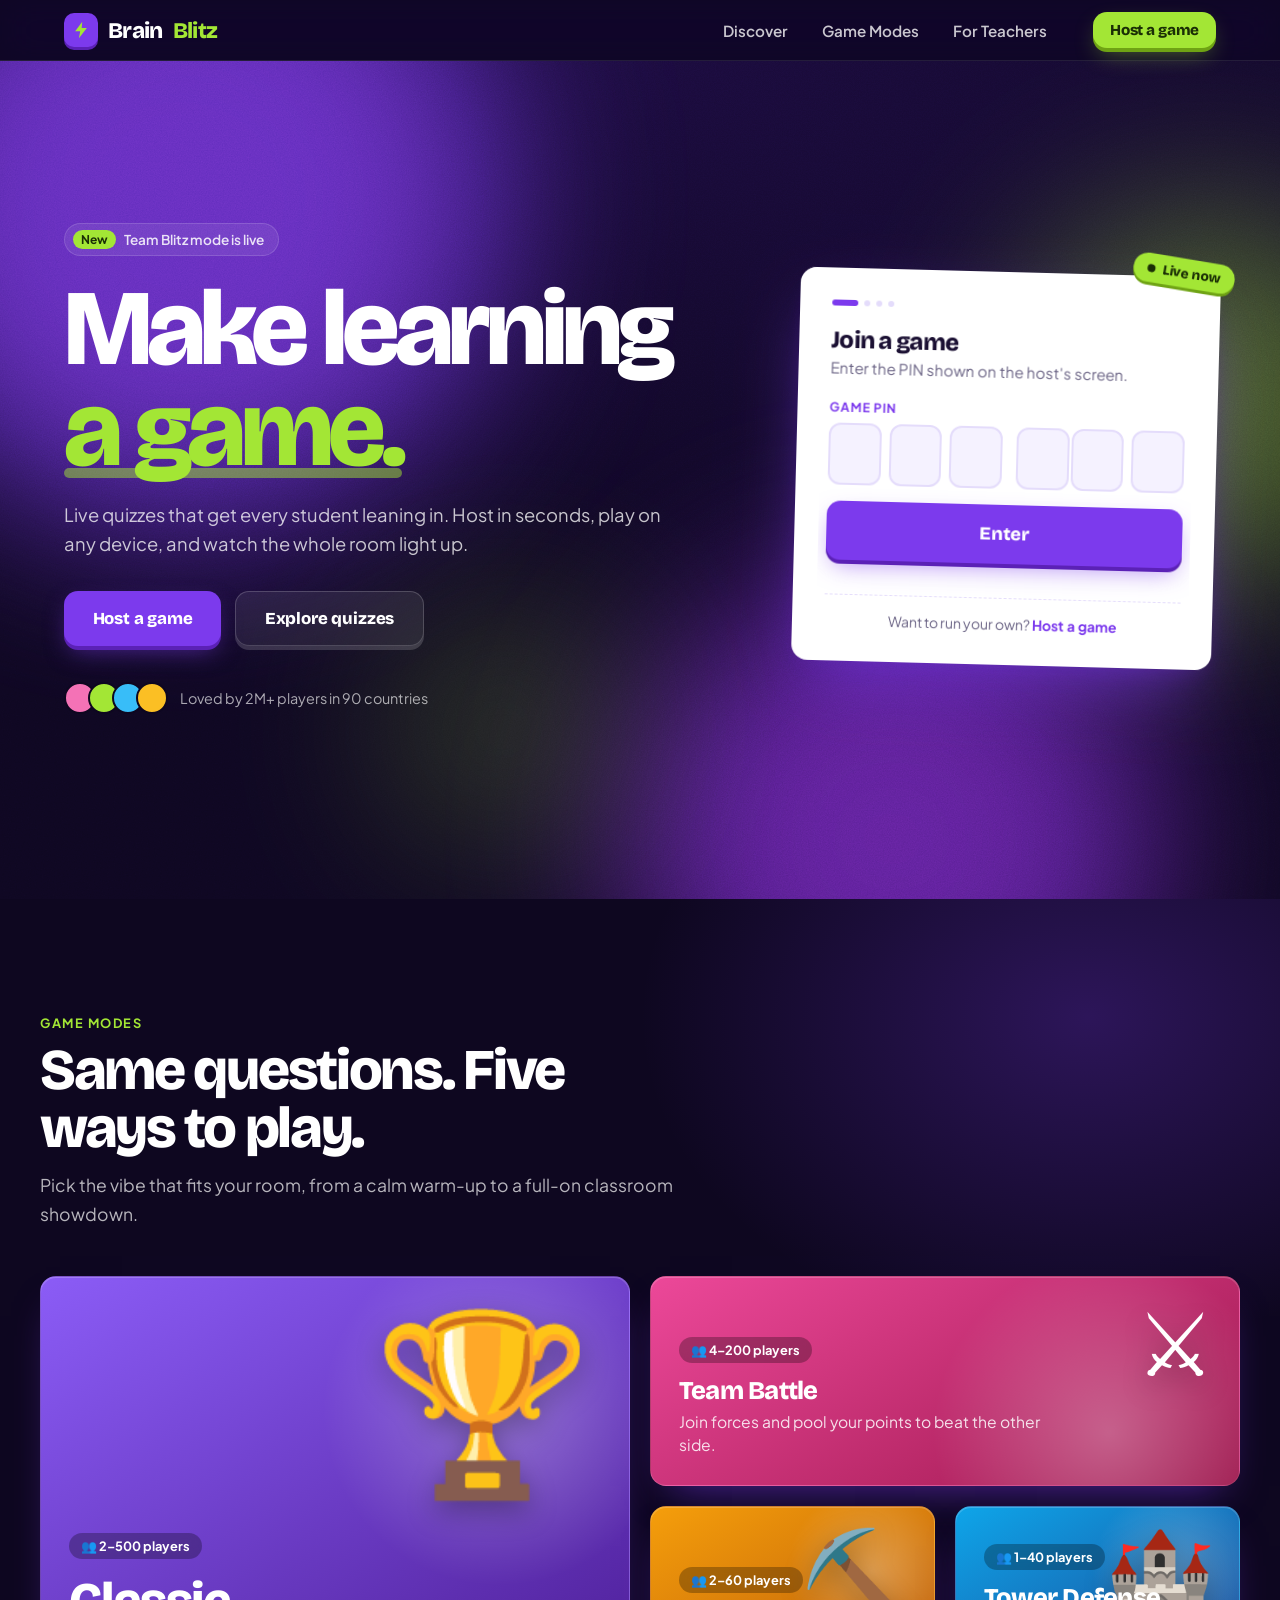
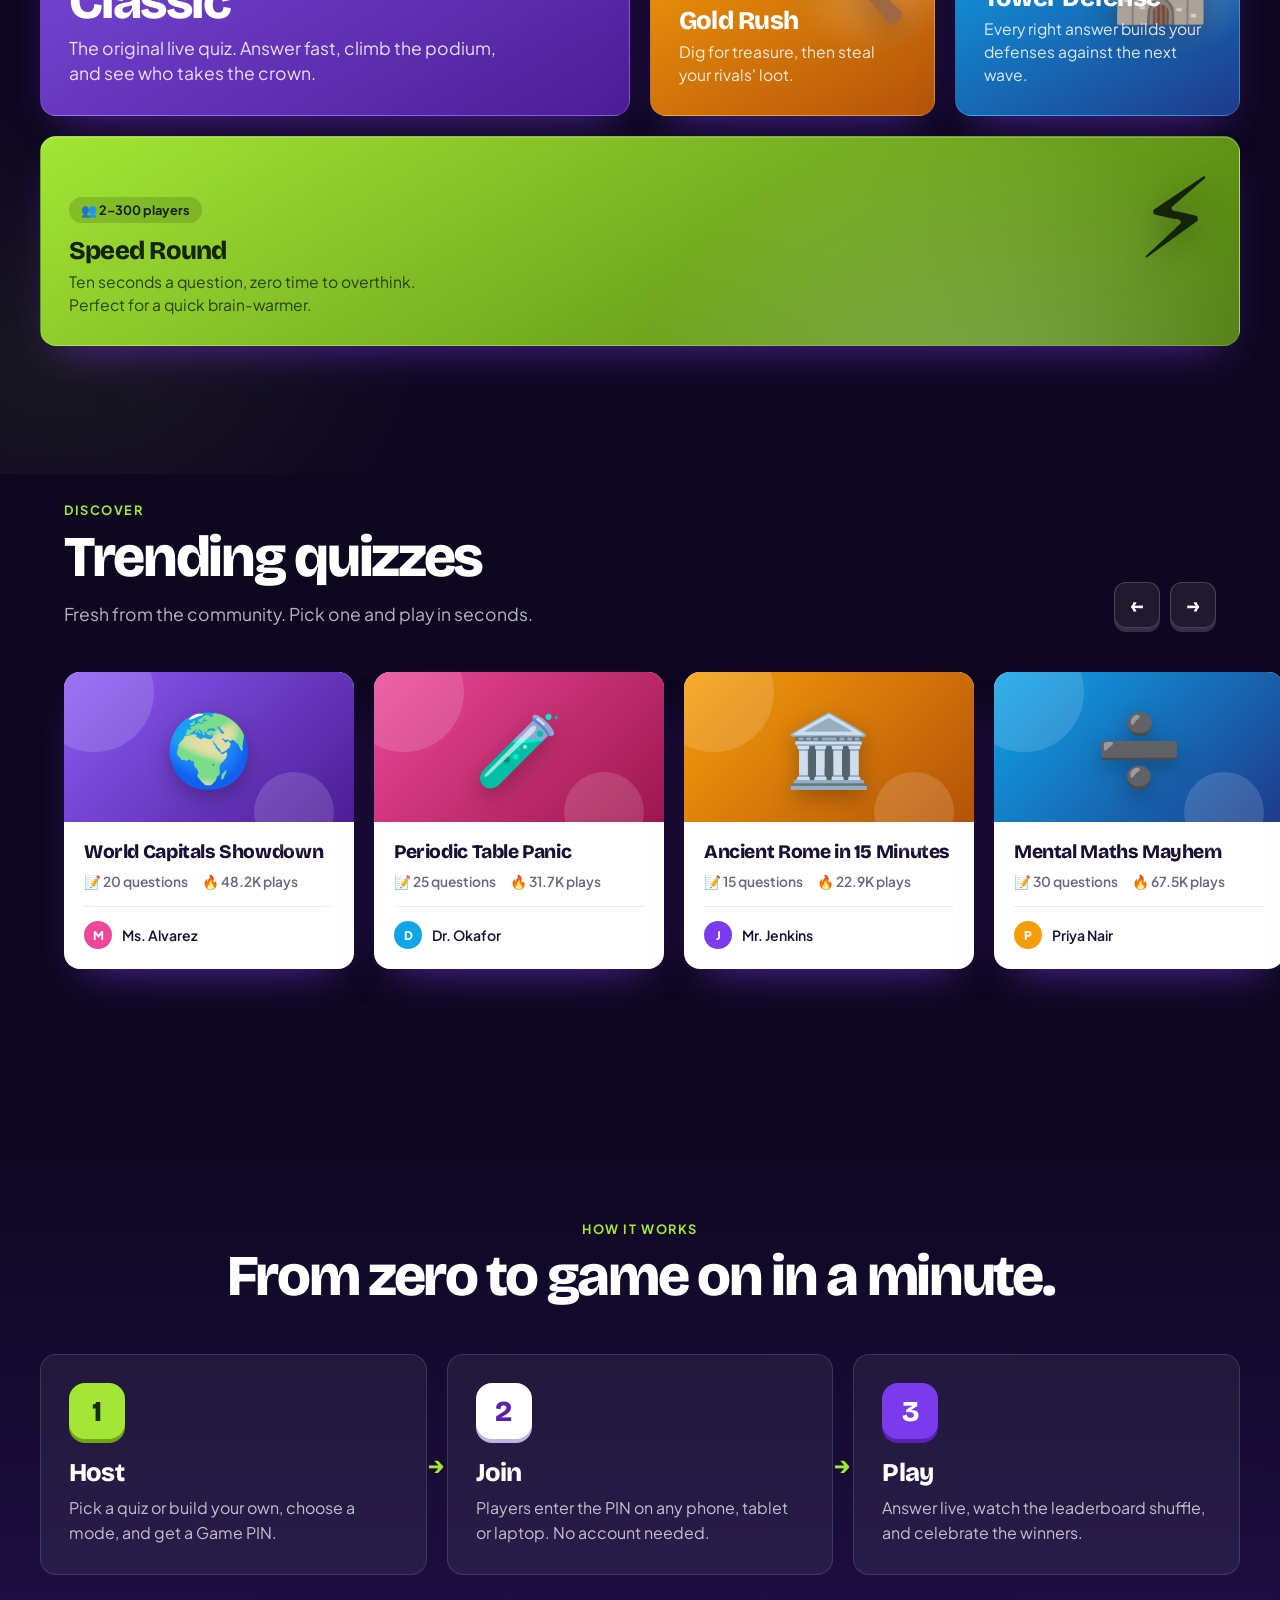
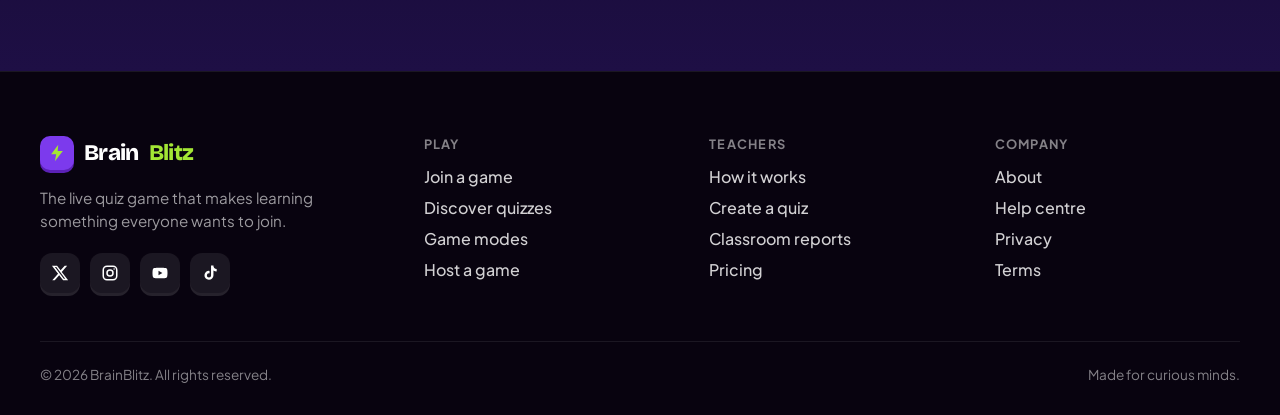
==== index.html @ 7e9c73be "blitz" ====
<!doctype html>
<html lang="en">
<head>
<meta charset="utf-8">
<meta name="viewport" content="width=device-width, initial-scale=1">
<title>BrainBlitz – Make learning a game</title>
<meta name="description" content="BrainBlitz is the live quiz game that makes learning fun. Join with a Game PIN or host your own in seconds.">
<link rel="preconnect" href="https://fonts.googleapis.com">
<link rel="preconnect" href="https://fonts.gstatic.com" crossorigin>
<link href="https://fonts.googleapis.com/css2?family=Bricolage+Grotesque:opsz,wght@12..96,600;12..96,800&family=Plus+Jakarta+Sans:wght@400;500;600;700&display=swap" rel="stylesheet">
<style>
  :root {
    --violet: #7C3AED;
    --violet-edge: #5B21B6;
    --violet-soft: #A78BFA;
    --lime: #A3E635;
    --lime-edge: #6FA314;
    --night: #0E0720;
    --night-2: #1A0B3B;
    --ink: #1B1033;
    --muted: #6B6485;
    --card: #ffffff;
    --spring: cubic-bezier(.34, 1.56, .64, 1);
    --radius: 16px;
  }
  *, *::before, *::after { box-sizing: border-box; }
  html { scroll-behavior: smooth; }
  body {
    margin: 0;
    font-family: "Plus Jakarta Sans", system-ui, sans-serif;
    color: #fff;
    background: var(--night);
    -webkit-font-smoothing: antialiased;
  }
  h1, h2, .logo, .btn { font-family: "Bricolage Grotesque", "Plus Jakarta Sans", sans-serif; }
  a { color: inherit; text-decoration: none; }
  :focus-visible { outline: 3px solid var(--lime); outline-offset: 3px; border-radius: 10px; }

  /* ---------- 3D buttons ---------- */
  .btn {
    --face: var(--violet);
    --edge: var(--violet-edge);
    --text: #fff;
    display: inline-flex; align-items: center; justify-content: center; gap: .5ch;
    padding: .8em 1.4em;
    font-weight: 800; font-size: 1rem; letter-spacing: -.01em;
    color: var(--text);
    background: var(--face);
    border: 0; border-radius: 14px;
    box-shadow: 0 4px 0 var(--edge), 0 10px 24px -6px rgba(124, 58, 237, .55);
    cursor: pointer;
    transition: transform .35s var(--spring), box-shadow .2s ease, filter .2s ease;
  }
  .btn:hover { transform: translateY(-3px) scale(1.04); filter: brightness(1.08); box-shadow: 0 7px 0 var(--edge), 0 16px 28px -6px rgba(124, 58, 237, .6); }
  .btn:active { transform: translateY(4px) scale(.99); box-shadow: 0 0 0 var(--edge), 0 2px 8px -2px rgba(124, 58, 237, .5); transition-duration: .08s; }
  .btn-lime { --face: var(--lime); --edge: var(--lime-edge); --text: #1A2E05; box-shadow: 0 4px 0 var(--edge), 0 10px 24px -6px rgba(163, 230, 53, .45); }
  .btn-lime:hover { box-shadow: 0 7px 0 var(--edge), 0 16px 28px -6px rgba(163, 230, 53, .5); }
  .btn-lime:active { box-shadow: 0 0 0 var(--edge), 0 2px 8px -2px rgba(163, 230, 53, .4); }
  .btn-ghost {
    --face: rgba(255,255,255,.08); --edge: rgba(255,255,255,.16);
    box-shadow: 0 4px 0 var(--edge); border: 1px solid rgba(255,255,255,.18);
  }
  .btn-ghost:hover { box-shadow: 0 7px 0 var(--edge); }
  .btn-ghost:active { box-shadow: 0 0 0 var(--edge); }

  /* ---------- Nav ---------- */
  .nav {
    position: sticky; top: 0; z-index: 50;
    background: rgba(18, 8, 40, .55);
    -webkit-backdrop-filter: blur(18px) saturate(160%);
    backdrop-filter: blur(18px) saturate(160%);
    border-bottom: 1px solid rgba(255,255,255,.09);
  }
  .nav-inner {
    max-width: 1200px; margin: 0 auto; padding: 12px 24px;
    display: flex; align-items: center; gap: 32px;
  }
  .logo { display: flex; align-items: center; gap: 10px; font-weight: 800; font-size: 1.4rem; letter-spacing: -.03em; transition: transform .35s var(--spring); }
  .logo:hover { transform: scale(1.05) rotate(-2deg); }
  .logo-mark {
    width: 34px; height: 34px; border-radius: 10px; display: grid; place-items: center;
    background: var(--violet); box-shadow: 0 3px 0 var(--violet-edge);
  }
  .logo-mark svg { width: 20px; height: 20px; }
  .logo b { color: var(--lime); font-weight: 800; }
  .nav-links { display: flex; gap: 6px; margin-left: auto; }
  .nav-links a {
    padding: 8px 14px; border-radius: 10px; font-weight: 600; font-size: .95rem; color: rgba(255,255,255,.78);
    transition: transform .35s var(--spring), background .2s, color .2s;
  }
  .nav-links a:hover { color: #fff; background: rgba(255,255,255,.1); transform: translateY(-2px) scale(1.05); }
  .nav .btn { padding: .6em 1.1em; font-size: .95rem; }

  /* ---------- Hero ---------- */
  .hero {
    position: relative; isolation: isolate; overflow: hidden;
    min-height: calc(100vh - 62px); min-height: calc(100svh - 62px);
    display: grid; align-items: center;
    background: radial-gradient(120% 90% at 50% 0%, var(--night-2) 0%, var(--night) 70%);
  }
  .blob { position: absolute; z-index: -2; border-radius: 50%; filter: blur(90px); opacity: .75; animation: drift 18s ease-in-out infinite alternate; }
  .blob.v1 { width: 640px; height: 640px; background: var(--violet); top: -180px; left: -140px; }
  .blob.v2 { width: 520px; height: 520px; background: #9333EA; bottom: -200px; right: 10%; opacity: .6; animation-delay: -6s; }
  .blob.l1 { width: 380px; height: 380px; background: var(--lime); top: 18%; right: -120px; opacity: .38; animation-delay: -3s; }
  .blob.l2 { width: 240px; height: 240px; background: var(--lime); bottom: 6%; left: 30%; opacity: .2; animation-delay: -9s; }
  @keyframes drift { to { transform: translate3d(60px, 40px, 0) scale(1.12); } }
  .grain {
    position: absolute; inset: 0; z-index: -1; pointer-events: none; opacity: .22; mix-blend-mode: overlay;
    background-image: url("data:image/svg+xml,%3Csvg xmlns='http://www.w3.org/2000/svg' width='220' height='220'%3E%3Cfilter id='n'%3E%3CfeTurbulence type='fractalNoise' baseFrequency='.85' numOctaves='3' stitchTiles='stitch'/%3E%3CfeColorMatrix values='0 0 0 0 1  0 0 0 0 1  0 0 0 0 1  0 0 0 .9 0'/%3E%3C/filter%3E%3Crect width='100%25' height='100%25' filter='url(%23n)'/%3E%3C/svg%3E");
  }
  .hero-inner {
    max-width: 1200px; margin: 0 auto; padding: 72px 24px 96px; width: 100%;
    display: grid; grid-template-columns: minmax(0, 1.25fr) minmax(0, 420px); gap: clamp(32px, 6vw, 88px); align-items: center;
  }
  .eyebrow {
    display: inline-flex; align-items: center; gap: 8px; padding: 6px 14px 6px 8px; border-radius: 999px;
    background: rgba(255,255,255,.08); border: 1px solid rgba(255,255,255,.14);
    font-size: .85rem; font-weight: 600; color: rgba(255,255,255,.85);
  }
  .eyebrow i { font-style: normal; background: var(--lime); color: #1A2E05; padding: 2px 8px; border-radius: 999px; font-weight: 700; font-size: .75rem; }
  h1 {
    margin: 22px 0 20px; font-weight: 800; line-height: .94; letter-spacing: -.045em;
    font-size: clamp(3.2rem, 8.4vw, 7rem); text-wrap: balance;
  }
  h1 .hl { position: relative; display: inline-block; color: var(--lime); }
  h1 .hl::after {
    content: ""; position: absolute; left: 0; right: 0; bottom: .02em; height: .09em; border-radius: 99px;
    background: var(--lime); opacity: .5; transform-origin: left; animation: underline .9s .5s var(--spring) both;
  }
  @keyframes underline { from { transform: scaleX(0); } }
  .lede { max-width: 46ch; margin: 0 0 32px; font-size: 1.15rem; line-height: 1.6; color: rgba(255,255,255,.76); }
  .cta-row { display: flex; flex-wrap: wrap; gap: 14px; }
  .cta-row .btn { padding: .95em 1.7em; font-size: 1.05rem; }
  .proof { display: flex; align-items: center; gap: 12px; margin-top: 36px; font-size: .9rem; color: rgba(255,255,255,.65); }
  .avatars { display: flex; }
  .avatars span { width: 32px; height: 32px; border-radius: 50%; border: 2px solid var(--night); margin-left: -8px; }
  .avatars span:first-child { margin-left: 0; }
  .avatars span:nth-child(1) { background: #F472B6; } .avatars span:nth-child(2) { background: var(--lime); }
  .avatars span:nth-child(3) { background: #38BDF8; } .avatars span:nth-child(4) { background: #FBBF24; }

  /* ---------- PIN card ---------- */
  .pin-card {
    position: relative; background: var(--card); color: var(--ink); border-radius: var(--radius); padding: 32px;
    box-shadow: 0 2px 0 rgba(255,255,255,.6) inset, 0 30px 70px -20px rgba(124, 58, 237, .7), 0 12px 24px -12px rgba(76, 29, 149, .5);
    transform: rotate(1.5deg);
    transition: transform .5s var(--spring), box-shadow .3s;
  }
  .pin-card:hover, .pin-card:focus-within { transform: rotate(0) translateY(-6px) scale(1.02); }
  .pin-card h2 { margin: 0 0 4px; font-size: 1.5rem; font-weight: 800; letter-spacing: -.03em; }
  .pin-card p { margin: 0 0 22px; color: var(--muted); font-size: .95rem; }
  .pin-card label { display: block; margin-bottom: 8px; font-size: .78rem; font-weight: 700; letter-spacing: .08em; text-transform: uppercase; color: var(--violet); }
  .btn:disabled, .btn:disabled:hover, .btn:disabled:active { opacity: .45; filter: grayscale(.5); transform: none; box-shadow: 0 4px 0 var(--edge); cursor: not-allowed; }

  /* join flow */
  .dots { display: flex; gap: 6px; margin-bottom: 20px; }
  .dots span { height: 6px; width: 6px; border-radius: 99px; background: #E4DCFB; transition: width .4s var(--spring), background .3s; }
  .dots span.done { background: var(--violet-soft); }
  .dots span.on { width: 26px; background: var(--violet); }
  .flow { overflow: hidden; margin: -8px; padding: 8px; transition: height .45s var(--spring); }
  .track { display: flex; align-items: flex-start; transition: transform .5s cubic-bezier(.65, 0, .25, 1); }
  .pane { flex: 0 0 100%; min-width: 0; }
  .pane[inert] { visibility: hidden; transition: visibility 0s .5s; }
  .pane h2:focus { outline: none; }
  .pin-boxes { display: grid; grid-template-columns: repeat(6, 1fr); gap: 8px; }
  .pin-box, .field {
    width: 100%; min-width: 0; text-align: center; color: var(--ink);
    font: 800 1.9rem/1 "Bricolage Grotesque", sans-serif;
    background: #F5F2FF; border: 2px solid #E4DCFB; border-radius: 12px;
    transition: border-color .2s, box-shadow .3s, transform .35s var(--spring), background .2s;
  }
  .pin-box { height: 62px; padding: 0; caret-color: var(--violet); }
  .pin-box:nth-child(3) { margin-right: 6px; }
  .pin-box:nth-child(4) { margin-left: 6px; }
  .field { padding: 16px; font-size: 1.5rem; }
  .field::placeholder { color: #C4B8EA; }
  .pin-box:hover, .field:hover { transform: scale(1.04); }
  .pin-box.filled { border-color: #C4B5FD; background: #fff; }
  .pin-box:focus, .field:focus { outline: none; background: #fff; border-color: var(--violet); box-shadow: 0 0 0 5px rgba(124, 58, 237, .18); transform: translateY(-2px); }
  .pin-box.bad { border-color: #F87171; background: #FEF2F2; }
  .link-btn { display: block; margin: 12px auto 0; padding: 6px 10px; background: none; border: 0; border-radius: 8px; font: 600 .9rem "Plus Jakarta Sans", sans-serif; color: var(--muted); cursor: pointer; transition: transform .35s var(--spring), color .2s; }
  .link-btn:hover { color: var(--violet); transform: scale(1.06); }

  .blitzers { display: grid; grid-template-columns: repeat(4, 1fr); gap: 8px; }
  .blitzer {
    --glow: #94A3B8;
    display: flex; flex-direction: column; align-items: center; gap: 2px; min-width: 0; padding: 10px 2px 8px;
    font: inherit; color: var(--ink); background: #F5F2FF; border: 2px solid transparent; border-radius: 14px; cursor: pointer;
    transition: transform .35s var(--spring), box-shadow .3s, border-color .2s, background .2s;
  }
  .blitzer:hover { transform: translateY(-3px) scale(1.07); }
  .blitzer:active { transform: scale(.95); }
  .blitzer .e { font-size: 2rem; line-height: 1.15; }
  .blitzer .n { font-size: .72rem; font-weight: 700; }
  .rar { margin-top: 3px; padding: 2px 6px; border-radius: 99px; font-size: .6rem; font-weight: 800; letter-spacing: .02em; }
  .rar.common { background: #E2E8F0; color: #334155; }
  .rar.rare { background: #DBEAFE; color: #1D4ED8; }
  .rar.epic { background: #F3E8FF; color: #7E22CE; }
  .rar.legendary { background: linear-gradient(90deg, #FDE68A, #FBBF24, #FDE68A); background-size: 200% 100%; color: #78350F; animation: shimmer 2.5s linear infinite; }
  @keyframes shimmer { to { background-position: -200% 0; } }
  .blitzer[aria-pressed="true"] {
    background: #fff; border-color: var(--glow); transform: scale(1.08);
    box-shadow: 0 0 0 3px color-mix(in srgb, var(--glow) 25%, transparent), 0 0 24px 5px color-mix(in srgb, var(--glow) 60%, transparent);
  }
  .blitzer[aria-pressed="true"] .e { animation: pop .5s var(--spring); }
  @keyframes pop { 40% { transform: scale(1.35) rotate(-8deg); } }

  .waiting { text-align: center; padding: 8px 0 4px; }
  .me { --glow: #A855F7; position: relative; width: 124px; height: 124px; margin: 8px auto 22px; display: grid; place-items: center; border-radius: 50%; font-size: 4.2rem;
    background: radial-gradient(circle at 30% 25%, #fff, #F3E8FF); border: 3px solid var(--glow);
    box-shadow: 0 0 30px 6px color-mix(in srgb, var(--glow) 55%, transparent); animation: breathe 2.2s ease-in-out infinite; }
  .me::after { content: ""; position: absolute; inset: -3px; border-radius: 50%; border: 3px solid var(--glow); animation: ripple 2.2s ease-out infinite; }
  @keyframes breathe { 50% { transform: scale(1.08); box-shadow: 0 0 46px 12px color-mix(in srgb, var(--glow) 65%, transparent); } }
  @keyframes ripple { from { transform: scale(1); opacity: .6; } to { transform: scale(1.5); opacity: 0; } }
  .waiting h2 { font-size: 2rem; }
  .waiting p { margin: 6px 0 16px; }
  .chip { display: inline-block; padding: 8px 18px; border-radius: 999px; background: #F5F2FF; font: 800 1.15rem "Bricolage Grotesque", sans-serif; color: var(--violet-edge); }
  .waiting small { display: block; margin-top: 14px; color: var(--muted); font-size: .85rem; }
  .pin-card .btn { width: 100%; margin-top: 16px; padding: 1em; font-size: 1.15rem; }
  .pin-error { min-height: 1.3em; margin-top: 10px; font-size: .88rem; font-weight: 600; color: #DC2626; text-align: center; }
  .pin-card .foot { margin-top: 6px; padding-top: 16px; border-top: 1px dashed #E4DCFB; text-align: center; font-size: .88rem; color: var(--muted); }
  .pin-card .foot a { color: var(--violet); font-weight: 700; }
  .pin-card .foot a:hover { text-decoration: underline; }
  .shake { animation: shake .4s; }
  @keyframes shake { 20%, 60% { transform: translateX(-8px); } 40%, 80% { transform: translateX(8px); } }
  .sticker {
    position: absolute; top: -18px; right: -14px; padding: 6px 14px; border-radius: 999px; transform: rotate(8deg);
    background: var(--lime); color: #1A2E05; font: 800 .85rem "Bricolage Grotesque", sans-serif;
    box-shadow: 0 3px 0 var(--lime-edge);
  }
  .sticker::before { content: ""; display: inline-block; width: 8px; height: 8px; margin-right: 7px; border-radius: 50%; background: #1A2E05; animation: pulse 1.4s infinite; }
  @keyframes pulse { 50% { opacity: .25; } }

  /* ---------- Game Modes bento ---------- */
  .modes { position: relative; background: var(--night); padding: 112px 24px 128px; scroll-margin-top: 62px; }
  .modes::before {
    content: ""; position: absolute; inset: 0; pointer-events: none;
    background: radial-gradient(50% 40% at 85% 10%, rgba(124,58,237,.28), transparent 70%), radial-gradient(40% 30% at 5% 90%, rgba(163,230,53,.08), transparent 70%);
  }
  .modes-inner { position: relative; max-width: 1200px; margin: 0 auto; }
  .section-head { max-width: 640px; margin-bottom: 48px; }
  .kicker { font-weight: 700; font-size: .8rem; letter-spacing: .12em; text-transform: uppercase; color: var(--lime); }
  .section-head h2 { margin: 10px 0 14px; font-size: clamp(2.2rem, 5vw, 3.6rem); font-weight: 800; letter-spacing: -.04em; line-height: 1; }
  .section-head p { margin: 0; font-size: 1.1rem; line-height: 1.6; color: rgba(255,255,255,.7); }

  .bento {
    display: grid; gap: 20px;
    grid-template-columns: repeat(4, 1fr);
    grid-template-areas: "classic classic team team" "classic classic gold tower" "speed speed speed speed";
    grid-auto-rows: minmax(210px, auto);
  }
  .tile {
    --c1: #7C3AED; --c2: #4C1D95;
    position: relative; overflow: hidden; display: flex; flex-direction: column; justify-content: flex-end;
    padding: 28px; border-radius: var(--radius); color: #fff;
    background: linear-gradient(150deg, var(--c1), var(--c2));
    border: 1px solid rgba(255,255,255,.14);
    box-shadow: 0 1px 0 rgba(255,255,255,.2) inset, 0 20px 40px -20px rgba(124,58,237,.6);
    transition: transform .45s var(--spring), box-shadow .3s;
    cursor: pointer;
  }
  .tile:hover, .tile:focus-visible {
    transform: translateY(-10px) rotate(-1.2deg) scale(1.015);
    box-shadow: 0 1px 0 rgba(255,255,255,.25) inset, 0 34px 60px -18px rgba(124,58,237,.85);
  }
  .tile:nth-child(even):hover, .tile:nth-child(even):focus-visible { transform: translateY(-10px) rotate(1.2deg) scale(1.015); }
  .tile::after { /* soft glow behind emoji */
    content: ""; position: absolute; width: 60%; aspect-ratio: 1; top: -10%; right: -8%; border-radius: 50%;
    background: radial-gradient(closest-side, rgba(255,255,255,.28), transparent); pointer-events: none;
  }
  .emoji {
    position: absolute; top: 20px; right: 24px; z-index: 1; line-height: 1; font-size: 5.5rem;
    filter: drop-shadow(0 10px 14px rgba(0,0,0,.3)); transform-origin: 50% 90%;
  }
  .tile:hover .emoji, .tile:focus-visible .emoji { animation: bounce .7s var(--spring); }
  @keyframes bounce {
    0% { transform: translateY(0) scale(1, 1); }
    25% { transform: translateY(-26px) scale(.94, 1.08) rotate(-8deg); }
    50% { transform: translateY(0) scale(1.1, .88); }
    72% { transform: translateY(-10px) scale(.98, 1.03) rotate(5deg); }
    100% { transform: translateY(0) scale(1, 1); }
  }
  .tag {
    position: relative; z-index: 1; align-self: flex-start; margin-bottom: 14px; padding: 5px 12px; border-radius: 999px;
    font-size: .8rem; font-weight: 700; background: rgba(0,0,0,.28); backdrop-filter: blur(6px); -webkit-backdrop-filter: blur(6px);
  }
  .tile h3 { position: relative; z-index: 1; margin: 0 0 6px; font: 800 1.6rem/1.1 "Bricolage Grotesque", sans-serif; letter-spacing: -.03em; }
  .tile p { position: relative; z-index: 1; margin: 0; max-width: 34ch; font-size: .98rem; line-height: 1.45; color: rgba(255,255,255,.85); }

  .t-classic { grid-area: classic; --c1: #8B5CF6; --c2: #4C1D95; }
  .t-classic .emoji { font-size: 11rem; top: 28px; right: 36px; }
  .t-classic h3 { font-size: clamp(2.2rem, 4vw, 3.2rem); }
  .t-classic p { font-size: 1.1rem; }
  .t-team { grid-area: team; --c1: #EC4899; --c2: #9D174D; }
  .t-gold { grid-area: gold; --c1: #F59E0B; --c2: #B45309; }
  .t-tower { grid-area: tower; --c1: #0EA5E9; --c2: #1E3A8A; }
  .t-speed { grid-area: speed; --c1: #A3E635; --c2: #4D7C0F; color: #14240A; min-height: 190px; }
  .t-speed p { color: rgba(20,36,10,.82); }
  .t-speed .tag { background: rgba(20,36,10,.16); }
  .t-speed .emoji { font-size: 7rem; }

  @media (max-width: 900px) {
    .bento { grid-template-columns: repeat(2, 1fr); grid-template-areas: "classic classic" "team gold" "tower speed"; }
    .t-speed { color: #14240A; }
  }
  @media (max-width: 560px) {
    .modes { padding: 80px 16px 96px; }
    .bento { grid-template-columns: 1fr; grid-template-areas: "classic" "team" "gold" "tower" "speed"; }
    .t-classic .emoji { font-size: 8rem; }
  }

  /* ---------- Trending quizzes ---------- */
  .trending { background: var(--night); padding: 24px 0 112px; scroll-margin-top: 62px; }
  .trending-inner { max-width: 1200px; margin: 0 auto; padding: 0 24px; }
  .row-head { display: flex; align-items: flex-end; justify-content: space-between; gap: 24px; margin-bottom: 32px; }
  .row-head .section-head { margin: 0; }
  .arrows { display: flex; gap: 10px; flex-shrink: 0; }
  .arrows .btn { width: 46px; height: 46px; padding: 0; font-size: 1.2rem; border-radius: 12px; }
  .rail {
    display: flex; gap: 20px; overflow-x: auto; padding: 12px max(24px, calc((100vw - 1200px) / 2 + 24px)) 40px;
    scroll-snap-type: x mandatory; scroll-padding-inline: max(24px, calc((100vw - 1200px) / 2 + 24px));
    scrollbar-width: thin; scrollbar-color: var(--violet) transparent; overscroll-behavior-x: contain;
  }
  .rail::-webkit-scrollbar { height: 8px; }
  .rail::-webkit-scrollbar-thumb { background: var(--violet); border-radius: 99px; }
  .qcard {
    --c1: #7C3AED; --c2: #4C1D95;
    flex: 0 0 min(290px, 78vw); scroll-snap-align: start;
    background: #fff; color: var(--ink); border-radius: var(--radius); overflow: hidden;
    box-shadow: 0 20px 40px -22px rgba(124,58,237,.7);
    transition: transform .4s var(--spring), box-shadow .3s;
  }
  .qcard:hover, .qcard:focus-within { transform: translateY(-8px) scale(1.02); box-shadow: 0 30px 50px -20px rgba(124,58,237,.9); }
  .cover {
    position: relative; height: 150px; display: grid; place-items: center; font-size: 4.4rem;
    background: linear-gradient(135deg, var(--c1), var(--c2));
  }
  .cover::before, .cover::after { content: ""; position: absolute; border-radius: 50%; background: rgba(255,255,255,.14); }
  .cover::before { width: 120px; height: 120px; top: -40px; left: -30px; }
  .cover::after { width: 80px; height: 80px; bottom: -30px; right: 20px; }
  .cover .em { position: relative; z-index: 1; filter: drop-shadow(0 8px 10px rgba(0,0,0,.25)); transition: transform .4s var(--spring); }
  .qcard:hover .em { transform: scale(1.12) rotate(-6deg); }
  .cover .play {
    position: absolute; z-index: 2; inset: 0; display: grid; place-items: center;
    background: rgba(14, 7, 32, .5); backdrop-filter: blur(3px); -webkit-backdrop-filter: blur(3px);
    opacity: 0; transition: opacity .25s;
  }
  .cover .play .btn { transform: translateY(14px) scale(.9); transition: transform .4s var(--spring), box-shadow .2s, filter .2s; }
  .qcard:hover .play, .qcard:focus-within .play { opacity: 1; }
  .qcard:hover .play .btn, .qcard:focus-within .play .btn { transform: none; }
  .qcard:hover .play .btn:hover { transform: translateY(-3px) scale(1.06); }
  .qcard:hover .play .btn:active { transform: translateY(4px); }
  @media (hover: none) { .cover .play { opacity: 1; background: none; backdrop-filter: none; -webkit-backdrop-filter: none; place-items: end end; padding: 12px; } .cover .play .btn { transform: none; padding: .5em 1em; } }
  .qbody { padding: 18px 20px 20px; }
  .qbody h3 { margin: 0 0 10px; font: 800 1.2rem/1.2 "Bricolage Grotesque", sans-serif; letter-spacing: -.02em; }
  .meta { display: flex; gap: 14px; margin: 0 0 16px; padding: 0; list-style: none; font-size: .86rem; font-weight: 600; color: var(--muted); }
  .creator { display: flex; align-items: center; gap: 10px; padding-top: 14px; border-top: 1px solid #EEE9FB; font-size: .88rem; font-weight: 600; }
  .avatar { width: 28px; height: 28px; border-radius: 50%; display: grid; place-items: center; font-size: .75rem; font-weight: 800; color: #fff; background: var(--violet); }

  /* ---------- How it works ---------- */
  .how { position: relative; overflow: hidden; background: linear-gradient(180deg, var(--night), #1E0F45); padding: 96px 24px; scroll-margin-top: 62px; }
  .how-inner { max-width: 1200px; margin: 0 auto; }
  .how .section-head { max-width: none; text-align: center; margin-inline: auto; }
  .steps { display: grid; grid-template-columns: repeat(3, 1fr); gap: 20px; margin: 0; padding: 0; list-style: none; counter-reset: s; }
  .step {
    position: relative; padding: 28px; border-radius: var(--radius); background: rgba(255,255,255,.06); border: 1px solid rgba(255,255,255,.12);
    transition: transform .4s var(--spring), background .2s;
  }
  .step:hover { transform: translateY(-6px) scale(1.02); background: rgba(255,255,255,.1); }
  .num {
    width: 56px; height: 56px; margin-bottom: 18px; display: grid; place-items: center; border-radius: 16px;
    font: 800 1.8rem "Bricolage Grotesque", sans-serif; color: #1A2E05; background: var(--lime); box-shadow: 0 4px 0 var(--lime-edge);
  }
  .step:nth-child(2) .num { background: #fff; color: var(--violet-edge); box-shadow: 0 4px 0 #BFB3E3; }
  .step:nth-child(3) .num { background: var(--violet); color: #fff; box-shadow: 0 4px 0 var(--violet-edge); }
  .step h3 { margin: 0 0 8px; font: 800 1.6rem "Bricolage Grotesque", sans-serif; letter-spacing: -.03em; }
  .step p { margin: 0; line-height: 1.55; color: rgba(255,255,255,.72); }
  .step:not(:last-child)::after {
    content: "→"; position: absolute; top: 50%; right: -20px; z-index: 2; width: 20px; text-align: center; transform: translateY(-50%);
    font-size: 1.4rem; font-weight: 800; color: var(--lime);
  }

  /* ---------- Footer ---------- */
  .footer { background: #08030F; border-top: 1px solid rgba(255,255,255,.08); padding: 64px 24px 32px; }
  .footer-inner { max-width: 1200px; margin: 0 auto; display: grid; grid-template-columns: 1.4fr repeat(3, 1fr); gap: 40px; }
  .footer .about { margin: 16px 0 20px; max-width: 30ch; line-height: 1.55; font-size: .95rem; color: rgba(255,255,255,.6); }
  .footer h4 { margin: 0 0 14px; font-size: .8rem; letter-spacing: .1em; text-transform: uppercase; color: rgba(255,255,255,.5); }
  .footer ul { margin: 0; padding: 0; list-style: none; display: grid; gap: 10px; }
  .footer ul a { display: inline-block; color: rgba(255,255,255,.82); font-weight: 500; transition: transform .35s var(--spring), color .2s; }
  .footer ul a:hover { color: var(--lime); transform: translateX(4px); }
  .social { display: flex; gap: 10px; }
  .social a {
    width: 40px; height: 40px; display: grid; place-items: center; border-radius: 12px; background: rgba(255,255,255,.08); color: #fff;
    box-shadow: 0 3px 0 rgba(255,255,255,.12); transition: transform .35s var(--spring), background .2s, color .2s;
  }
  .social a:hover { transform: translateY(-4px) rotate(-6deg) scale(1.1); background: var(--lime); color: #1A2E05; }
  .social a:active { transform: translateY(2px); }
  .social svg { width: 18px; height: 18px; }
  .legal { max-width: 1200px; margin: 48px auto 0; padding-top: 24px; border-top: 1px solid rgba(255,255,255,.08); display: flex; justify-content: space-between; flex-wrap: wrap; gap: 12px; font-size: .85rem; color: rgba(255,255,255,.5); }

  @media (max-width: 800px) {
    .steps { grid-template-columns: 1fr; }
    .step:not(:last-child)::after { content: "↓"; top: auto; bottom: -22px; right: auto; left: 50%; margin-left: -10px; transform: none; }
    .footer-inner { grid-template-columns: 1fr 1fr; }
    .footer-inner > :first-child { grid-column: 1 / -1; }
    .arrows { display: none; }
  }
  @media (max-width: 560px) { .trending-inner { padding: 0 16px; } .how { padding: 72px 16px; } }

  /* ---------- Responsive ---------- */
  @media (max-width: 900px) {
    .hero-inner { grid-template-columns: 1fr; padding-top: 48px; }
    .pin-card { transform: none; max-width: 480px; }
  }
  @media (max-width: 720px) {
    .nav-links { display: none; }
    .nav .btn { margin-left: auto; }
    .nav-inner { padding: 10px 16px; }
    .hero-inner { padding-left: 16px; padding-right: 16px; }
  }
  @media (prefers-reduced-motion: reduce) {
    *, *::before, *::after { animation: none !important; transition-duration: .01ms !important; }
  }
</style>
</head>
<body>

<header class="nav">
  <div class="nav-inner">
    <a href="#" class="logo" aria-label="BrainBlitz home">
      <span class="logo-mark" aria-hidden="true">
        <svg viewBox="0 0 24 24" fill="#A3E635"><path d="M13.5 2 5 13.5h6L9.5 22 19 9.5h-6.2z"/></svg>
      </span>
      Brain<b>Blitz</b>
    </a>
    <nav class="nav-links" aria-label="Primary">
      <a href="#discover">Discover</a>
      <a href="#modes">Game Modes</a>
      <a href="#teachers">For Teachers</a>
    </nav>
    <a href="#host" class="btn btn-lime">Host a game</a>
  </div>
</header>

<main>
  <section class="hero">
    <div class="blob v1"></div><div class="blob v2"></div>
    <div class="blob l1"></div><div class="blob l2"></div>
    <div class="grain"></div>

    <div class="hero-inner">
      <div>
        <span class="eyebrow"><i>New</i> Team Blitz mode is live</span>
        <h1>Make learning <span class="hl">a game.</span></h1>
        <p class="lede">Live quizzes that get every student leaning in. Host in seconds, play on any device, and watch the whole room light up.</p>
        <div class="cta-row">
          <a href="#host" class="btn">Host a game</a>
          <a href="#discover" class="btn btn-ghost">Explore quizzes</a>
        </div>
        <div class="proof">
          <div class="avatars" aria-hidden="true"><span></span><span></span><span></span><span></span></div>
          <span>Loved by 2M+ players in 90 countries</span>
        </div>
      </div>

      <div class="pin-card" id="join-card">
        <span class="sticker">Live now</span>
        <div class="dots" aria-hidden="true"><span class="on"></span><span></span><span></span><span></span></div>
        <div class="flow" id="flow">
          <div class="track" id="track">

            <form class="pane" id="pin-form" novalidate>
              <h2>Join a game</h2>
              <p>Enter the PIN shown on the host's screen.</p>
              <label id="pin-label">Game PIN</label>
              <div class="pin-boxes" id="pin-boxes" role="group" aria-labelledby="pin-label">
                <input class="pin-box" type="text" inputmode="numeric" pattern="[0-9]" maxlength="1" autocomplete="off" aria-label="Digit 1" data-focus>
                <input class="pin-box" type="text" inputmode="numeric" pattern="[0-9]" maxlength="1" autocomplete="off" aria-label="Digit 2">
                <input class="pin-box" type="text" inputmode="numeric" pattern="[0-9]" maxlength="1" autocomplete="off" aria-label="Digit 3">
                <input class="pin-box" type="text" inputmode="numeric" pattern="[0-9]" maxlength="1" autocomplete="off" aria-label="Digit 4">
                <input class="pin-box" type="text" inputmode="numeric" pattern="[0-9]" maxlength="1" autocomplete="off" aria-label="Digit 5">
                <input class="pin-box" type="text" inputmode="numeric" pattern="[0-9]" maxlength="1" autocomplete="off" aria-label="Digit 6">
              </div>
              <button class="btn" type="submit">Enter</button>
              <div class="pin-error" id="pin-error" role="alert"></div>
            </form>

            <form class="pane" id="nick-form" novalidate inert>
              <h2>Pick a nickname</h2>
              <p>This is how you'll appear on the big screen.</p>
              <label for="nick">Nickname</label>
              <input class="field" id="nick" type="text" maxlength="14" autocomplete="off" placeholder="e.g. QuizWhiz" data-focus>
              <button class="btn" type="submit">Next</button>
              <div class="pin-error" id="nick-error" role="alert"></div>
              <button class="link-btn" type="button" data-back>← Back</button>
            </form>

            <form class="pane" id="avatar-form" novalidate inert>
              <h2>Choose your Blitzer</h2>
              <p>Pick a buddy. Rarer ones glow brighter.</p>
              <div class="blitzers" id="blitzers" role="group" aria-label="Blitzers"></div>
              <button class="btn" type="submit" id="avatar-go" disabled>Let's go</button>
              <button class="link-btn" type="button" data-back>← Back</button>
            </form>

            <div class="pane waiting" id="wait-pane" inert>
              <div class="me" id="me" aria-hidden="true"></div>
              <h2 tabindex="-1" data-focus>You're in!</h2>
              <p>See your name on the screen?</p>
              <span class="chip" id="me-name"></span>
              <small>Game <span id="me-pin"></span> · waiting for the host to start…</small>
              <button class="link-btn" type="button" id="leave">Leave game</button>
            </div>

          </div>
        </div>
        <div class="foot">Want to run your own? <a href="#host">Host a game</a></div>
      </div>
    </div>
  </section>

  <section class="modes" id="modes" aria-labelledby="modes-title">
    <div class="modes-inner">
      <div class="section-head">
        <span class="kicker">Game Modes</span>
        <h2 id="modes-title">Same questions. Five ways to play.</h2>
        <p>Pick the vibe that fits your room, from a calm warm-up to a full-on classroom showdown.</p>
      </div>
      <div class="bento">
        <a href="#host" class="tile t-classic">
          <span class="emoji" aria-hidden="true">🏆</span>
          <span class="tag">👥 2–500 players</span>
          <h3>Classic</h3>
          <p>The original live quiz. Answer fast, climb the podium, and see who takes the crown.</p>
        </a>
        <a href="#host" class="tile t-team">
          <span class="emoji" aria-hidden="true">⚔️</span>
          <span class="tag">👥 4–200 players</span>
          <h3>Team Battle</h3>
          <p>Join forces and pool your points to beat the other side.</p>
        </a>
        <a href="#host" class="tile t-gold">
          <span class="emoji" aria-hidden="true">⛏️</span>
          <span class="tag">👥 2–60 players</span>
          <h3>Gold Rush</h3>
          <p>Dig for treasure, then steal your rivals' loot.</p>
        </a>
        <a href="#host" class="tile t-tower">
          <span class="emoji" aria-hidden="true">🏰</span>
          <span class="tag">👥 1–40 players</span>
          <h3>Tower Defense</h3>
          <p>Every right answer builds your defenses against the next wave.</p>
        </a>
        <a href="#host" class="tile t-speed">
          <span class="emoji" aria-hidden="true">⚡</span>
          <span class="tag">👥 2–300 players</span>
          <h3>Speed Round</h3>
          <p>Ten seconds a question, zero time to overthink. Perfect for a quick brain-warmer.</p>
        </a>
      </div>
    </div>
  </section>

  <section class="trending" id="discover" aria-labelledby="trending-title">
    <div class="trending-inner">
      <div class="row-head">
        <div class="section-head">
          <span class="kicker">Discover</span>
          <h2 id="trending-title">Trending quizzes</h2>
          <p>Fresh from the community. Pick one and play in seconds.</p>
        </div>
        <div class="arrows">
          <button class="btn btn-ghost" type="button" data-dir="-1" aria-label="Scroll left">←</button>
          <button class="btn btn-ghost" type="button" data-dir="1" aria-label="Scroll right">→</button>
        </div>
      </div>
    </div>
    <div class="rail" id="rail" tabindex="0" role="region" aria-label="Trending quizzes, scrollable">
      <article class="qcard" style="--c1:#8B5CF6;--c2:#4C1D95">
        <div class="cover"><span class="em" aria-hidden="true">🌍</span><div class="play"><a class="btn btn-lime" href="#host">▶ Play</a></div></div>
        <div class="qbody"><h3>World Capitals Showdown</h3>
          <ul class="meta"><li>📝 20 questions</li><li>🔥 48.2K plays</li></ul>
          <div class="creator"><span class="avatar" style="background:#EC4899" aria-hidden="true">M</span>Ms. Alvarez</div></div>
      </article>
      <article class="qcard" style="--c1:#EC4899;--c2:#9D174D">
        <div class="cover"><span class="em" aria-hidden="true">🧪</span><div class="play"><a class="btn btn-lime" href="#host">▶ Play</a></div></div>
        <div class="qbody"><h3>Periodic Table Panic</h3>
          <ul class="meta"><li>📝 25 questions</li><li>🔥 31.7K plays</li></ul>
          <div class="creator"><span class="avatar" style="background:#0EA5E9" aria-hidden="true">D</span>Dr. Okafor</div></div>
      </article>
      <article class="qcard" style="--c1:#F59E0B;--c2:#B45309">
        <div class="cover"><span class="em" aria-hidden="true">🏛️</span><div class="play"><a class="btn btn-lime" href="#host">▶ Play</a></div></div>
        <div class="qbody"><h3>Ancient Rome in 15 Minutes</h3>
          <ul class="meta"><li>📝 15 questions</li><li>🔥 22.9K plays</li></ul>
          <div class="creator"><span class="avatar" style="background:#7C3AED" aria-hidden="true">J</span>Mr. Jenkins</div></div>
      </article>
      <article class="qcard" style="--c1:#0EA5E9;--c2:#1E3A8A">
        <div class="cover"><span class="em" aria-hidden="true">➗</span><div class="play"><a class="btn btn-lime" href="#host">▶ Play</a></div></div>
        <div class="qbody"><h3>Mental Maths Mayhem</h3>
          <ul class="meta"><li>📝 30 questions</li><li>🔥 67.5K plays</li></ul>
          <div class="creator"><span class="avatar" style="background:#F59E0B" aria-hidden="true">P</span>Priya Nair</div></div>
      </article>
      <article class="qcard" style="--c1:#84CC16;--c2:#166534">
        <div class="cover"><span class="em" aria-hidden="true">🦖</span><div class="play"><a class="btn btn-lime" href="#host">▶ Play</a></div></div>
        <div class="qbody"><h3>Dinosaurs: Fact or Fossil?</h3>
          <ul class="meta"><li>📝 12 questions</li><li>🔥 18.4K plays</li></ul>
          <div class="creator"><span class="avatar" style="background:#EC4899" aria-hidden="true">T</span>Team Triassic</div></div>
      </article>
      <article class="qcard" style="--c1:#A855F7;--c2:#6B21A8">
        <div class="cover"><span class="em" aria-hidden="true">🎬</span><div class="play"><a class="btn btn-lime" href="#host">▶ Play</a></div></div>
        <div class="qbody"><h3>Name That Movie Quote</h3>
          <ul class="meta"><li>📝 18 questions</li><li>🔥 40.1K plays</li></ul>
          <div class="creator"><span class="avatar" style="background:#16A34A" aria-hidden="true">S</span>Sam Whitfield</div></div>
      </article>
    </div>
  </section>

  <section class="how" id="teachers" aria-labelledby="how-title">
    <div class="how-inner">
      <div class="section-head">
        <span class="kicker">How it works</span>
        <h2 id="how-title">From zero to game on in a minute.</h2>
      </div>
      <ol class="steps">
        <li class="step"><div class="num">1</div><h3>Host</h3><p>Pick a quiz or build your own, choose a mode, and get a Game PIN.</p></li>
        <li class="step"><div class="num">2</div><h3>Join</h3><p>Players enter the PIN on any phone, tablet or laptop. No account needed.</p></li>
        <li class="step"><div class="num">3</div><h3>Play</h3><p>Answer live, watch the leaderboard shuffle, and celebrate the winners.</p></li>
      </ol>
    </div>
  </section>
</main>

<footer class="footer">
  <div class="footer-inner">
    <div>
      <a href="#" class="logo" aria-label="BrainBlitz home">
        <span class="logo-mark" aria-hidden="true"><svg viewBox="0 0 24 24" fill="#A3E635"><path d="M13.5 2 5 13.5h6L9.5 22 19 9.5h-6.2z"/></svg></span>
        Brain<b>Blitz</b>
      </a>
      <p class="about">The live quiz game that makes learning something everyone wants to join.</p>
      <div class="social">
        <a href="#" aria-label="X"><svg viewBox="0 0 24 24" fill="currentColor"><path d="M18.244 2.25h3.308l-7.227 8.26 8.502 11.24H16.17l-5.214-6.817L4.99 21.75H1.68l7.73-8.835L1.254 2.25H8.08l4.713 6.231zm-1.161 17.52h1.833L7.084 4.126H5.117z"/></svg></a>
        <a href="#" aria-label="Instagram"><svg viewBox="0 0 24 24" fill="none" stroke="currentColor" stroke-width="2"><rect x="3" y="3" width="18" height="18" rx="5"/><circle cx="12" cy="12" r="4"/><circle cx="17.5" cy="6.5" r="1" fill="currentColor" stroke="none"/></svg></a>
        <a href="#" aria-label="YouTube"><svg viewBox="0 0 24 24" fill="currentColor"><path d="M21.6 7.2a2.5 2.5 0 0 0-1.8-1.8C18.2 5 12 5 12 5s-6.2 0-7.8.4A2.5 2.5 0 0 0 2.4 7.2C2 8.8 2 12 2 12s0 3.2.4 4.8a2.5 2.5 0 0 0 1.8 1.8C5.8 19 12 19 12 19s6.2 0 7.8-.4a2.5 2.5 0 0 0 1.8-1.8c.4-1.6.4-4.8.4-4.8s0-3.2-.4-4.8zM10 15V9l5.2 3z"/></svg></a>
        <a href="#" aria-label="TikTok"><svg viewBox="0 0 24 24" fill="currentColor"><path d="M16.6 2h-3.2v13.2a2.8 2.8 0 1 1-2.8-2.8c.3 0 .5 0 .8.1V9.2a6 6 0 1 0 5.2 5.9V8.6a7.4 7.4 0 0 0 4.3 1.4V6.8a4.3 4.3 0 0 1-4.3-4.8z"/></svg></a>
      </div>
    </div>
    <nav aria-label="Play"><h4>Play</h4><ul><li><a href="#">Join a game</a></li><li><a href="#discover">Discover quizzes</a></li><li><a href="#modes">Game modes</a></li><li><a href="#host">Host a game</a></li></ul></nav>
    <nav aria-label="Teachers"><h4>Teachers</h4><ul><li><a href="#teachers">How it works</a></li><li><a href="create.html">Create a quiz</a></li><li><a href="#">Classroom reports</a></li><li><a href="#">Pricing</a></li></ul></nav>
    <nav aria-label="Company"><h4>Company</h4><ul><li><a href="#">About</a></li><li><a href="#">Help centre</a></li><li><a href="#">Privacy</a></li><li><a href="#">Terms</a></li></ul></nav>
  </div>
  <div class="legal"><span>© 2026 BrainBlitz. All rights reserved.</span><span>Made for curious minds.</span></div>
</footer>

<script>
  /* ---------- Join flow: PIN → nickname → Blitzer → waiting ---------- */
  (() => {
    const BLITZERS = [
      { e: '🐸', n: 'Hoppy', r: 'common' },   { e: '🐙', n: 'Octo', r: 'common' },
      { e: '🐼', n: 'Pando', r: 'common' },   { e: '🦊', n: 'Foxy', r: 'common' },
      { e: '🦉', n: 'Hootie', r: 'rare' },    { e: '🐧', n: 'Waddles', r: 'rare' },
      { e: '🦖', n: 'Rexie', r: 'rare' },     { e: '🦄', n: 'Sparkle', r: 'epic' },
      { e: '🐲', n: 'Ember', r: 'epic' },     { e: '🤖', n: 'Bolt', r: 'epic' },
      { e: '🦁', n: 'Kingsley', r: 'legendary' }, { e: '🐉', n: 'Nova', r: 'legendary' },
    ];
    const GLOW = { common: '#94A3B8', rare: '#3B82F6', epic: '#A855F7', legendary: '#F59E0B' };
    const LABEL = { common: 'Common', rare: 'Rare', epic: 'Epic', legendary: 'Legendary' };

    const flow = document.getElementById('flow');
    const track = document.getElementById('track');
    const panes = [...track.children];
    const dots = [...document.querySelectorAll('.dots span')];
    const state = { pin: '', nick: '', blitzer: null };
    let step = 0;

    const fit = () => { flow.style.height = panes[step].offsetHeight + 16 + 'px'; };
    const ro = new ResizeObserver(fit);
    panes.forEach((p) => ro.observe(p));

    function go(n) {
      step = n;
      track.style.transform = `translateX(${-n * 100}%)`;
      panes.forEach((p, i) => p.toggleAttribute('inert', i !== n));
      dots.forEach((d, i) => { d.classList.toggle('on', i === n); d.classList.toggle('done', i < n); });
      fit();
      setTimeout(() => panes[n].querySelector('[data-focus]')?.focus({ preventScroll: true }), 420);
    }

    function shake(el) { el.classList.remove('shake'); void el.offsetWidth; el.classList.add('shake'); }

    /* Step 1: PIN boxes */
    const boxWrap = document.getElementById('pin-boxes');
    const boxes = [...boxWrap.children];
    const pinErr = document.getElementById('pin-error');
    const pinValue = () => boxes.map((b) => b.value).join('');
    const setBox = (b, v) => { b.value = v; b.classList.toggle('filled', !!v); };
    const clearErr = () => { pinErr.textContent = ''; boxes.forEach((b) => b.classList.remove('bad')); };

    function fill(start, digits) {
      [...digits].slice(0, 6 - start).forEach((d, k) => setBox(boxes[start + k], d));
      boxes[Math.min(start + digits.length, 5)].focus();
      clearErr();
    }

    boxes.forEach((b, i) => {
      b.addEventListener('input', () => {
        const d = b.value.replace(/\D/g, '');
        setBox(b, d);
        clearErr();
        if (d && i < 5) boxes[i + 1].focus();
      });
      b.addEventListener('keydown', (e) => {
        if (e.key === 'Backspace' && !b.value && i > 0) { e.preventDefault(); setBox(boxes[i - 1], ''); boxes[i - 1].focus(); }
        else if (e.key === 'ArrowLeft' && i > 0) { e.preventDefault(); boxes[i - 1].focus(); }
        else if (e.key === 'ArrowRight' && i < 5) { e.preventDefault(); boxes[i + 1].focus(); }
      });
      b.addEventListener('paste', (e) => {
        e.preventDefault();
        fill(i, (e.clipboardData.getData('text') || '').replace(/\D/g, ''));
      });
      b.addEventListener('focus', () => b.select());
    });

    document.getElementById('pin-form').addEventListener('submit', (e) => {
      e.preventDefault();
      const pin = pinValue();
      const fail = (msg, focusEl) => {
        pinErr.textContent = msg;
        boxes.forEach((b) => b.classList.add('bad'));
        shake(boxWrap);
        focusEl.focus();
      };
      if (pin.length < 6) return fail('Enter all 6 digits.', boxes.find((b) => !b.value));
      if (!pin.startsWith('1')) return fail("Hmm, we can't find that game", boxes[5]);
      state.pin = pin;
      go(1);
    });

    /* Step 2: nickname */
    const nick = document.getElementById('nick');
    const nickErr = document.getElementById('nick-error');
    nick.addEventListener('input', () => { nickErr.textContent = ''; });
    document.getElementById('nick-form').addEventListener('submit', (e) => {
      e.preventDefault();
      const v = nick.value.trim();
      if (!v) { nickErr.textContent = 'Give yourself a nickname first.'; shake(nick); nick.focus(); return; }
      state.nick = v;
      go(2);
    });

    /* Step 3: Blitzer picker */
    const grid = document.getElementById('blitzers');
    const goBtn = document.getElementById('avatar-go');
    BLITZERS.forEach((b) => {
      const el = document.createElement('button');
      el.type = 'button';
      el.className = 'blitzer';
      el.style.setProperty('--glow', GLOW[b.r]);
      el.setAttribute('aria-pressed', 'false');
      el.setAttribute('aria-label', `${b.n}, ${LABEL[b.r]}`);
      el.innerHTML = `<span class="e" aria-hidden="true">${b.e}</span><span class="n">${b.n}</span><span class="rar ${b.r}">${LABEL[b.r]}</span>`;
      el.addEventListener('click', () => {
        grid.querySelectorAll('.blitzer').forEach((x) => x.setAttribute('aria-pressed', String(x === el)));
        state.blitzer = b;
        goBtn.disabled = false;
      });
      grid.append(el);
    });

    document.getElementById('avatar-form').addEventListener('submit', (e) => {
      e.preventDefault();
      if (!state.blitzer) return;
      const me = document.getElementById('me');
      me.textContent = state.blitzer.e;
      me.style.setProperty('--glow', GLOW[state.blitzer.r]);
      document.getElementById('me-name').textContent = state.nick;
      document.getElementById('me-pin').textContent = state.pin.slice(0, 3) + ' ' + state.pin.slice(3);
      go(3);
    });

    /* Back + leave */
    document.querySelectorAll('[data-back]').forEach((b) => b.addEventListener('click', () => go(step - 1)));
    document.getElementById('leave').addEventListener('click', () => {
      Object.assign(state, { pin: '', nick: '', blitzer: null });
      boxes.forEach((b) => setBox(b, ''));
      nick.value = '';
      grid.querySelectorAll('.blitzer').forEach((x) => x.setAttribute('aria-pressed', 'false'));
      goBtn.disabled = true;
      clearErr();
      go(0);
    });
  })();

  const rail = document.getElementById('rail');
  document.querySelectorAll('.arrows [data-dir]').forEach((b) =>
    b.addEventListener('click', () =>
      rail.scrollBy({ left: b.dataset.dir * 310, behavior: 'smooth' })));
</script>
</body>
</html>
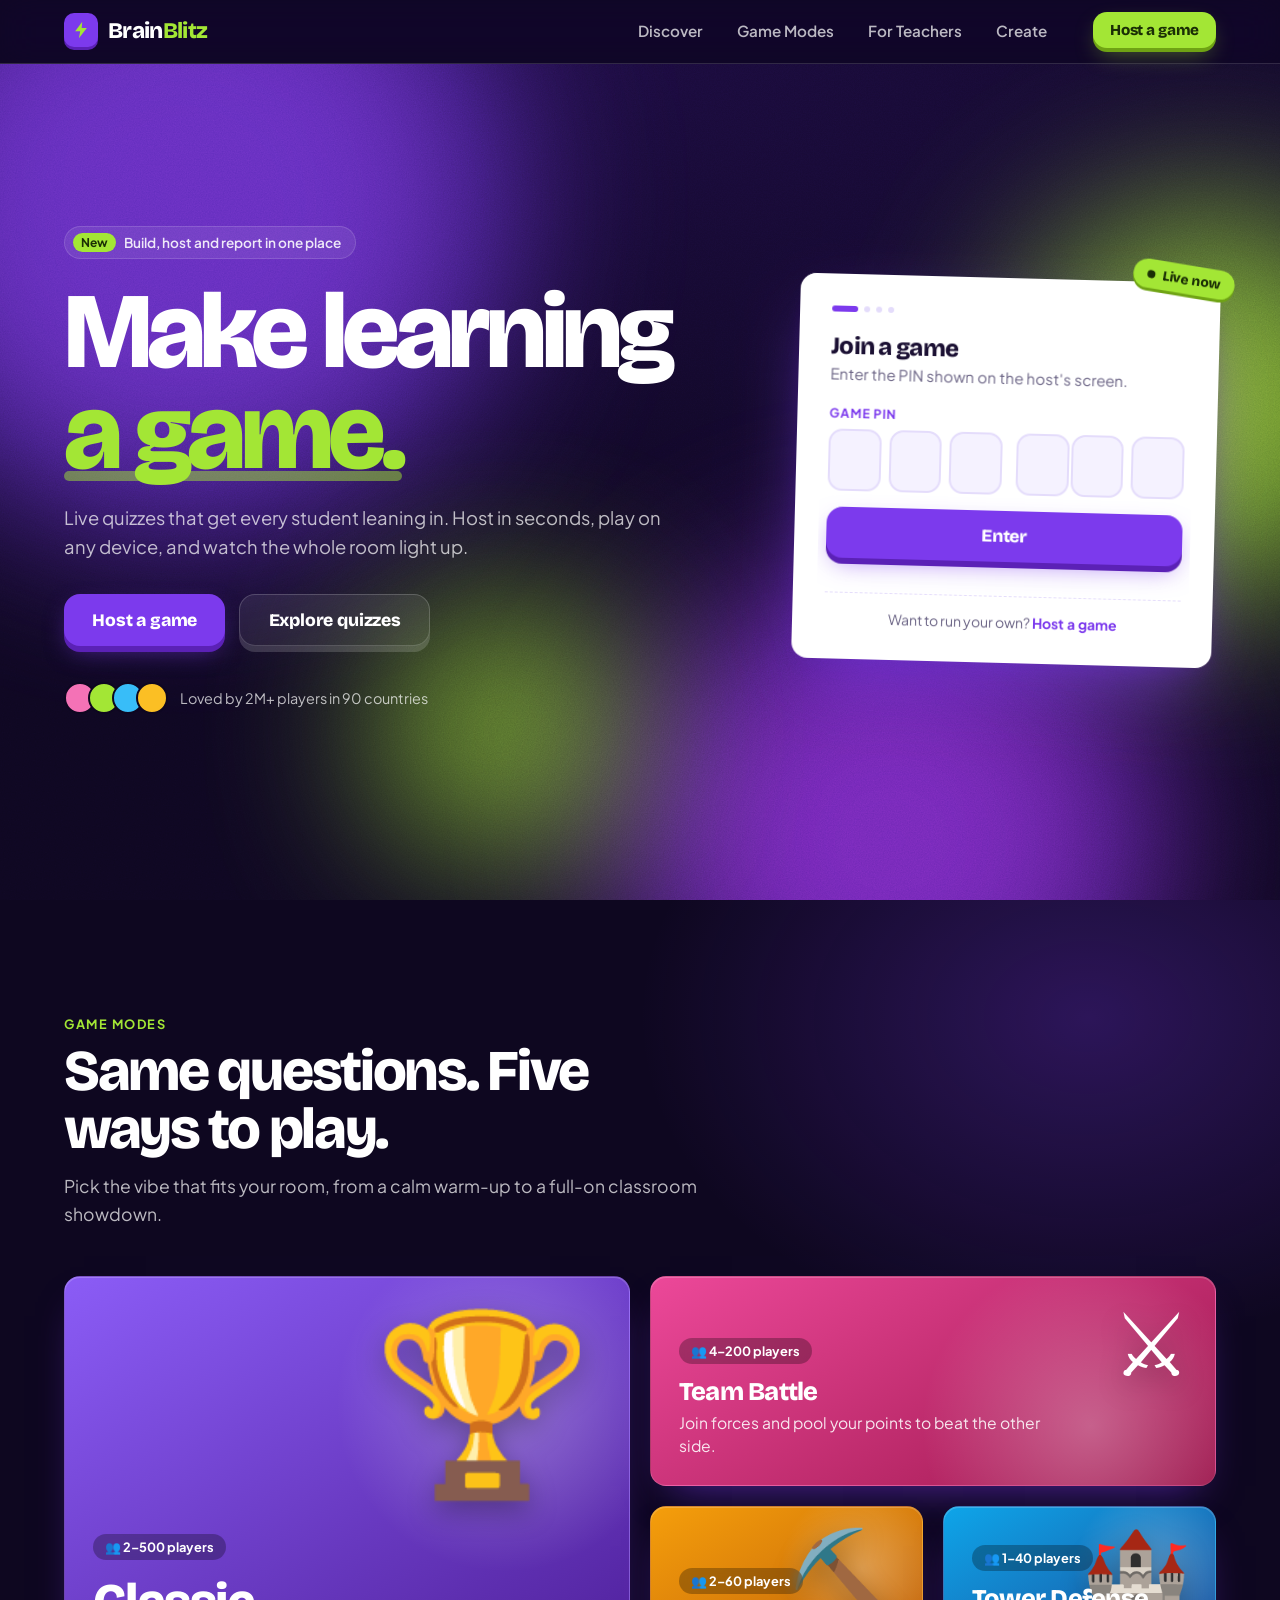
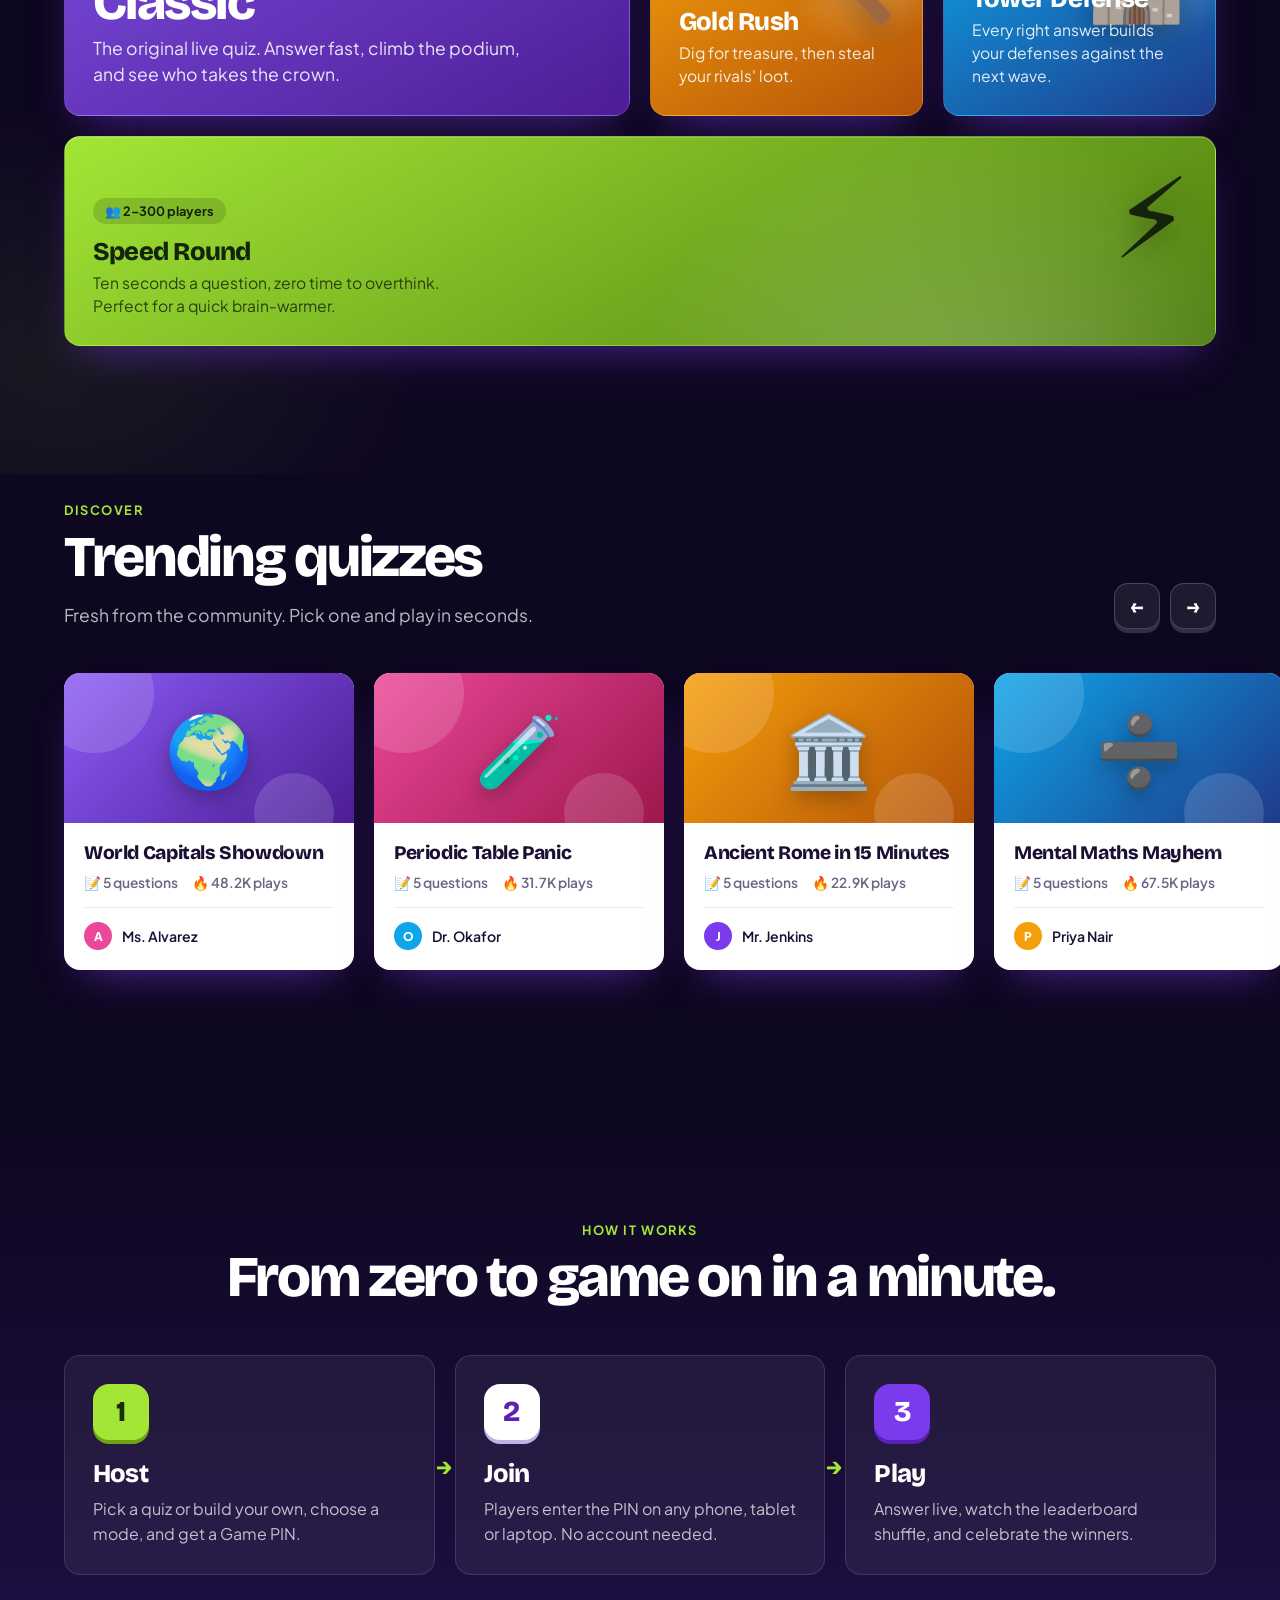
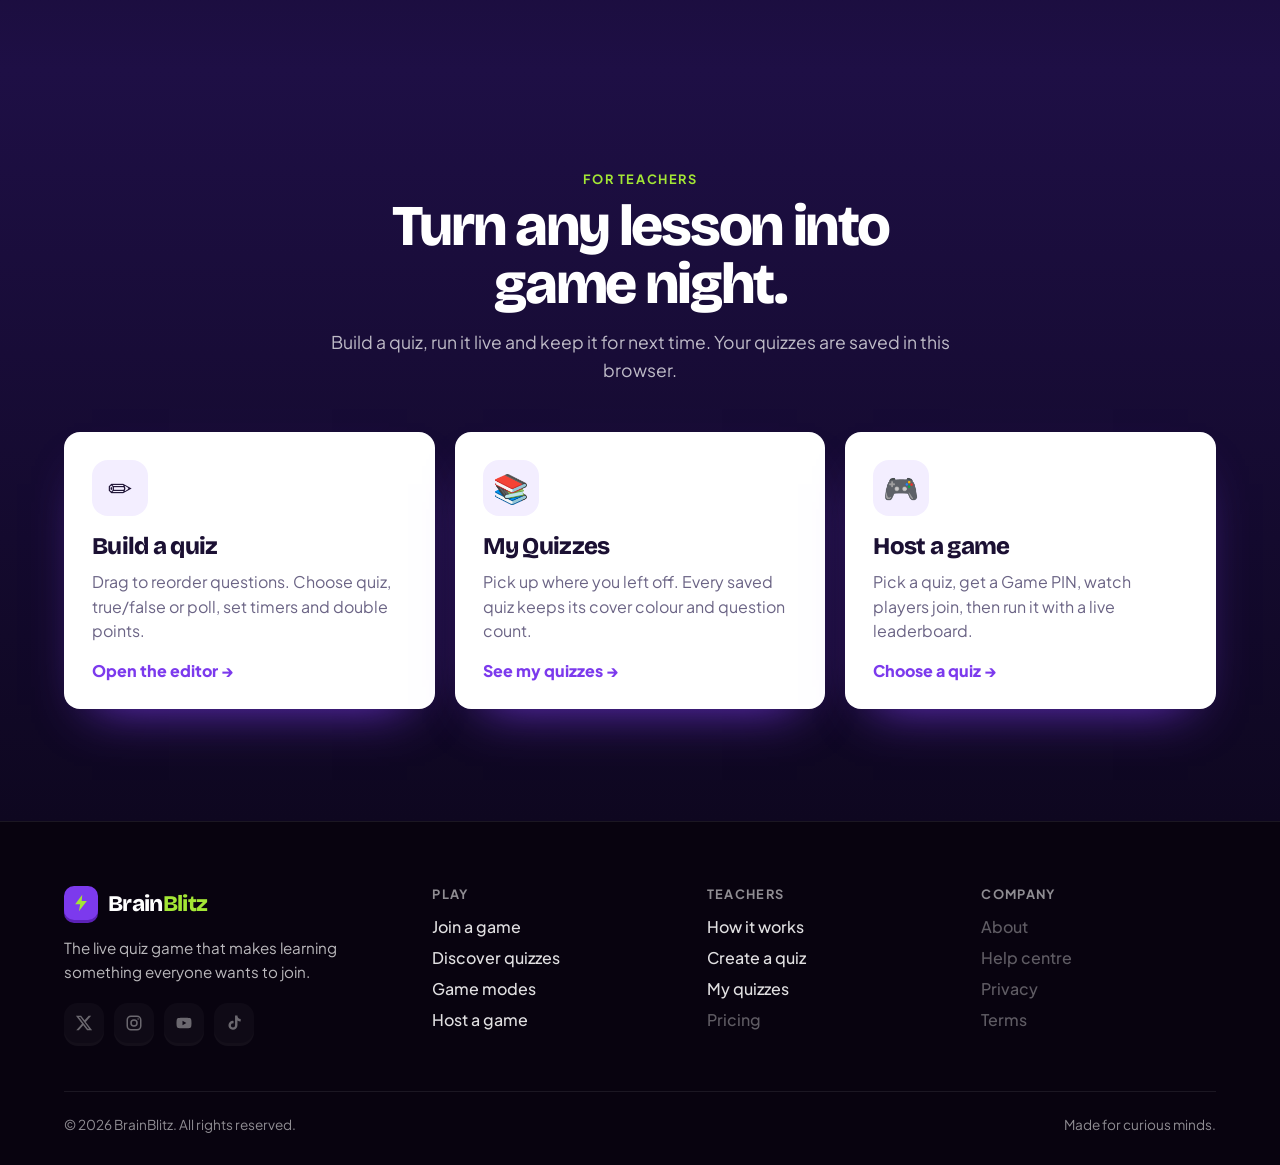
==== commit cb196af9: "Quizz" ====
--- a/index.html
+++ b/index.html
@@ -8,84 +8,20 @@
 <link rel="preconnect" href="https://fonts.googleapis.com">
 <link rel="preconnect" href="https://fonts.gstatic.com" crossorigin>
 <link href="https://fonts.googleapis.com/css2?family=Bricolage+Grotesque:opsz,wght@12..96,600;12..96,800&family=Plus+Jakarta+Sans:wght@400;500;600;700&display=swap" rel="stylesheet">
+<link rel="stylesheet" href="brainblitz.css">
 <style>
-  :root {
-    --violet: #7C3AED;
-    --violet-edge: #5B21B6;
-    --violet-soft: #A78BFA;
-    --lime: #A3E635;
-    --lime-edge: #6FA314;
-    --night: #0E0720;
-    --night-2: #1A0B3B;
-    --ink: #1B1033;
-    --muted: #6B6485;
-    --card: #ffffff;
-    --spring: cubic-bezier(.34, 1.56, .64, 1);
-    --radius: 16px;
-  }
-  *, *::before, *::after { box-sizing: border-box; }
   html { scroll-behavior: smooth; }
-  body {
-    margin: 0;
-    font-family: "Plus Jakarta Sans", system-ui, sans-serif;
-    color: #fff;
-    background: var(--night);
-    -webkit-font-smoothing: antialiased;
-  }
-  h1, h2, .logo, .btn { font-family: "Bricolage Grotesque", "Plus Jakarta Sans", sans-serif; }
-  a { color: inherit; text-decoration: none; }
-  :focus-visible { outline: 3px solid var(--lime); outline-offset: 3px; border-radius: 10px; }
 
   /* ---------- 3D buttons ---------- */
-  .btn {
-    --face: var(--violet);
-    --edge: var(--violet-edge);
-    --text: #fff;
-    display: inline-flex; align-items: center; justify-content: center; gap: .5ch;
-    padding: .8em 1.4em;
-    font-weight: 800; font-size: 1rem; letter-spacing: -.01em;
-    color: var(--text);
-    background: var(--face);
-    border: 0; border-radius: 14px;
-    box-shadow: 0 4px 0 var(--edge), 0 10px 24px -6px rgba(124, 58, 237, .55);
-    cursor: pointer;
-    transition: transform .35s var(--spring), box-shadow .2s ease, filter .2s ease;
-  }
-  .btn:hover { transform: translateY(-3px) scale(1.04); filter: brightness(1.08); box-shadow: 0 7px 0 var(--edge), 0 16px 28px -6px rgba(124, 58, 237, .6); }
-  .btn:active { transform: translateY(4px) scale(.99); box-shadow: 0 0 0 var(--edge), 0 2px 8px -2px rgba(124, 58, 237, .5); transition-duration: .08s; }
-  .btn-lime { --face: var(--lime); --edge: var(--lime-edge); --text: #1A2E05; box-shadow: 0 4px 0 var(--edge), 0 10px 24px -6px rgba(163, 230, 53, .45); }
-  .btn-lime:hover { box-shadow: 0 7px 0 var(--edge), 0 16px 28px -6px rgba(163, 230, 53, .5); }
-  .btn-lime:active { box-shadow: 0 0 0 var(--edge), 0 2px 8px -2px rgba(163, 230, 53, .4); }
-  .btn-ghost {
-    --face: rgba(255,255,255,.08); --edge: rgba(255,255,255,.16);
-    box-shadow: 0 4px 0 var(--edge); border: 1px solid rgba(255,255,255,.18);
-  }
-  .btn-ghost:hover { box-shadow: 0 7px 0 var(--edge); }
-  .btn-ghost:active { box-shadow: 0 0 0 var(--edge); }
 
   /* ---------- Nav ---------- */
-  .nav {
-    position: sticky; top: 0; z-index: 50;
-    background: rgba(18, 8, 40, .55);
-    -webkit-backdrop-filter: blur(18px) saturate(160%);
-    backdrop-filter: blur(18px) saturate(160%);
-    border-bottom: 1px solid rgba(255,255,255,.09);
-  }
   .nav-inner {
     max-width: 1200px; margin: 0 auto; padding: 12px 24px;
     display: flex; align-items: center; gap: 32px;
   }
-  .logo { display: flex; align-items: center; gap: 10px; font-weight: 800; font-size: 1.4rem; letter-spacing: -.03em; transition: transform .35s var(--spring); }
-  .logo:hover { transform: scale(1.05) rotate(-2deg); }
-  .logo-mark {
-    width: 34px; height: 34px; border-radius: 10px; display: grid; place-items: center;
-    background: var(--violet); box-shadow: 0 3px 0 var(--violet-edge);
-  }
-  .logo-mark svg { width: 20px; height: 20px; }
-  .logo b { color: var(--lime); font-weight: 800; }
   .nav-links { display: flex; gap: 6px; margin-left: auto; }
   .nav-links a {
-    padding: 8px 14px; border-radius: 10px; font-weight: 600; font-size: .95rem; color: rgba(255,255,255,.78);
+    padding: 8px 14px; border-radius: var(--r-sm); font-weight: 600; font-size: .95rem; color: var(--t-soft);
     transition: transform .35s var(--spring), background .2s, color .2s;
   }
   .nav-links a:hover { color: #fff; background: rgba(255,255,255,.1); transform: translateY(-2px) scale(1.05); }
@@ -94,30 +30,27 @@
   /* ---------- Hero ---------- */
   .hero {
     position: relative; isolation: isolate; overflow: hidden;
-    min-height: calc(100vh - 62px); min-height: calc(100svh - 62px);
+    min-height: calc(100vh - var(--nav-h)); min-height: calc(100svh - var(--nav-h));
     display: grid; align-items: center;
     background: radial-gradient(120% 90% at 50% 0%, var(--night-2) 0%, var(--night) 70%);
   }
-  .blob { position: absolute; z-index: -2; border-radius: 50%; filter: blur(90px); opacity: .75; animation: drift 18s ease-in-out infinite alternate; }
   .blob.v1 { width: 640px; height: 640px; background: var(--violet); top: -180px; left: -140px; }
   .blob.v2 { width: 520px; height: 520px; background: #9333EA; bottom: -200px; right: 10%; opacity: .6; animation-delay: -6s; }
   .blob.l1 { width: 380px; height: 380px; background: var(--lime); top: 18%; right: -120px; opacity: .38; animation-delay: -3s; }
   .blob.l2 { width: 240px; height: 240px; background: var(--lime); bottom: 6%; left: 30%; opacity: .2; animation-delay: -9s; }
-  @keyframes drift { to { transform: translate3d(60px, 40px, 0) scale(1.12); } }
-  .grain {
-    position: absolute; inset: 0; z-index: -1; pointer-events: none; opacity: .22; mix-blend-mode: overlay;
-    background-image: url("data:image/svg+xml,%3Csvg xmlns='http://www.w3.org/2000/svg' width='220' height='220'%3E%3Cfilter id='n'%3E%3CfeTurbulence type='fractalNoise' baseFrequency='.85' numOctaves='3' stitchTiles='stitch'/%3E%3CfeColorMatrix values='0 0 0 0 1  0 0 0 0 1  0 0 0 0 1  0 0 0 .9 0'/%3E%3C/filter%3E%3Crect width='100%25' height='100%25' filter='url(%23n)'/%3E%3C/svg%3E");
-  }
   .hero-inner {
     max-width: 1200px; margin: 0 auto; padding: 72px 24px 96px; width: 100%;
     display: grid; grid-template-columns: minmax(0, 1.25fr) minmax(0, 420px); gap: clamp(32px, 6vw, 88px); align-items: center;
   }
+  .hero .blob { z-index: -2; opacity: .75; }
+  .hero .grain { z-index: -1; }
+  .hero-inner > * { min-width: 0; }
   .eyebrow {
     display: inline-flex; align-items: center; gap: 8px; padding: 6px 14px 6px 8px; border-radius: 999px;
     background: rgba(255,255,255,.08); border: 1px solid rgba(255,255,255,.14);
-    font-size: .85rem; font-weight: 600; color: rgba(255,255,255,.85);
-  }
-  .eyebrow i { font-style: normal; background: var(--lime); color: #1A2E05; padding: 2px 8px; border-radius: 999px; font-weight: 700; font-size: .75rem; }
+    font-size: .85rem; font-weight: 600; color: var(--t-strong);
+  }
+  .eyebrow i { font-style: normal; background: var(--lime); color: var(--lime-ink); padding: 2px 8px; border-radius: 999px; font-weight: 700; font-size: .75rem; }
   h1 {
     margin: 22px 0 20px; font-weight: 800; line-height: .94; letter-spacing: -.045em;
     font-size: clamp(3.2rem, 8.4vw, 7rem); text-wrap: balance;
@@ -128,10 +61,9 @@
     background: var(--lime); opacity: .5; transform-origin: left; animation: underline .9s .5s var(--spring) both;
   }
   @keyframes underline { from { transform: scaleX(0); } }
-  .lede { max-width: 46ch; margin: 0 0 32px; font-size: 1.15rem; line-height: 1.6; color: rgba(255,255,255,.76); }
+  .lede { max-width: 46ch; margin: 0 0 32px; font-size: 1.15rem; line-height: 1.6; color: var(--t-soft); }
   .cta-row { display: flex; flex-wrap: wrap; gap: 14px; }
-  .cta-row .btn { padding: .95em 1.7em; font-size: 1.05rem; }
-  .proof { display: flex; align-items: center; gap: 12px; margin-top: 36px; font-size: .9rem; color: rgba(255,255,255,.65); }
+  .proof { display: flex; align-items: center; gap: 12px; margin-top: 36px; font-size: .9rem; color: var(--t-soft); }
   .avatars { display: flex; }
   .avatars span { width: 32px; height: 32px; border-radius: 50%; border: 2px solid var(--night); margin-left: -8px; }
   .avatars span:first-child { margin-left: 0; }
@@ -149,11 +81,10 @@
   .pin-card h2 { margin: 0 0 4px; font-size: 1.5rem; font-weight: 800; letter-spacing: -.03em; }
   .pin-card p { margin: 0 0 22px; color: var(--muted); font-size: .95rem; }
   .pin-card label { display: block; margin-bottom: 8px; font-size: .78rem; font-weight: 700; letter-spacing: .08em; text-transform: uppercase; color: var(--violet); }
-  .btn:disabled, .btn:disabled:hover, .btn:disabled:active { opacity: .45; filter: grayscale(.5); transform: none; box-shadow: 0 4px 0 var(--edge); cursor: not-allowed; }
 
   /* join flow */
   .dots { display: flex; gap: 6px; margin-bottom: 20px; }
-  .dots span { height: 6px; width: 6px; border-radius: 99px; background: #E4DCFB; transition: width .4s var(--spring), background .3s; }
+  .dots span { height: 6px; width: 6px; border-radius: 99px; background: var(--field-edge); transition: width .4s var(--spring), background .3s; }
   .dots span.done { background: var(--violet-soft); }
   .dots span.on { width: 26px; background: var(--violet); }
   .flow { overflow: hidden; margin: -8px; padding: 8px; transition: height .45s var(--spring); }
@@ -165,7 +96,7 @@
   .pin-box, .field {
     width: 100%; min-width: 0; text-align: center; color: var(--ink);
     font: 800 1.9rem/1 "Bricolage Grotesque", sans-serif;
-    background: #F5F2FF; border: 2px solid #E4DCFB; border-radius: 12px;
+    background: var(--field); border: 2px solid var(--field-edge); border-radius: var(--r-md);
     transition: border-color .2s, box-shadow .3s, transform .35s var(--spring), background .2s;
   }
   .pin-box { height: 62px; padding: 0; caret-color: var(--violet); }
@@ -176,15 +107,15 @@
   .pin-box:hover, .field:hover { transform: scale(1.04); }
   .pin-box.filled { border-color: #C4B5FD; background: #fff; }
   .pin-box:focus, .field:focus { outline: none; background: #fff; border-color: var(--violet); box-shadow: 0 0 0 5px rgba(124, 58, 237, .18); transform: translateY(-2px); }
-  .pin-box.bad { border-color: #F87171; background: #FEF2F2; }
-  .link-btn { display: block; margin: 12px auto 0; padding: 6px 10px; background: none; border: 0; border-radius: 8px; font: 600 .9rem "Plus Jakarta Sans", sans-serif; color: var(--muted); cursor: pointer; transition: transform .35s var(--spring), color .2s; }
+  .pin-box.bad { border-color: var(--danger-soft); background: #FEF2F2; }
+  .link-btn { display: block; margin: 12px auto 0; padding: 6px 10px; background: none; border: 0; border-radius: var(--r-sm); font: 600 .9rem "Plus Jakarta Sans", sans-serif; color: var(--muted); cursor: pointer; transition: transform .35s var(--spring), color .2s; }
   .link-btn:hover { color: var(--violet); transform: scale(1.06); }
 
   .blitzers { display: grid; grid-template-columns: repeat(4, 1fr); gap: 8px; }
   .blitzer {
     --glow: #94A3B8;
     display: flex; flex-direction: column; align-items: center; gap: 2px; min-width: 0; padding: 10px 2px 8px;
-    font: inherit; color: var(--ink); background: #F5F2FF; border: 2px solid transparent; border-radius: 14px; cursor: pointer;
+    font: inherit; color: var(--ink); background: var(--field); border: 2px solid transparent; border-radius: var(--r-md); cursor: pointer;
     transition: transform .35s var(--spring), box-shadow .3s, border-color .2s, background .2s;
   }
   .blitzer:hover { transform: translateY(-3px) scale(1.07); }
@@ -213,34 +144,34 @@
   @keyframes ripple { from { transform: scale(1); opacity: .6; } to { transform: scale(1.5); opacity: 0; } }
   .waiting h2 { font-size: 2rem; }
   .waiting p { margin: 6px 0 16px; }
-  .chip { display: inline-block; padding: 8px 18px; border-radius: 999px; background: #F5F2FF; font: 800 1.15rem "Bricolage Grotesque", sans-serif; color: var(--violet-edge); }
+  .chip { display: inline-block; padding: 8px 18px; border-radius: 999px; background: var(--field); font: 800 1.15rem "Bricolage Grotesque", sans-serif; color: var(--violet-edge); }
   .waiting small { display: block; margin-top: 14px; color: var(--muted); font-size: .85rem; }
-  .pin-card .btn { width: 100%; margin-top: 16px; padding: 1em; font-size: 1.15rem; }
-  .pin-error { min-height: 1.3em; margin-top: 10px; font-size: .88rem; font-weight: 600; color: #DC2626; text-align: center; }
-  .pin-card .foot { margin-top: 6px; padding-top: 16px; border-top: 1px dashed #E4DCFB; text-align: center; font-size: .88rem; color: var(--muted); }
+  .pin-card .btn { width: 100%; margin-top: 16px; }
+  .pin-error { min-height: 1.3em; margin-top: 10px; font-size: .88rem; font-weight: 600; color: var(--danger); text-align: center; }
+  .pin-card .foot { margin-top: 6px; padding-top: 16px; border-top: 1px dashed var(--field-edge); text-align: center; font-size: .88rem; color: var(--muted); }
   .pin-card .foot a { color: var(--violet); font-weight: 700; }
   .pin-card .foot a:hover { text-decoration: underline; }
   .shake { animation: shake .4s; }
   @keyframes shake { 20%, 60% { transform: translateX(-8px); } 40%, 80% { transform: translateX(8px); } }
   .sticker {
     position: absolute; top: -18px; right: -14px; padding: 6px 14px; border-radius: 999px; transform: rotate(8deg);
-    background: var(--lime); color: #1A2E05; font: 800 .85rem "Bricolage Grotesque", sans-serif;
+    background: var(--lime); color: var(--lime-ink); font: 800 .85rem "Bricolage Grotesque", sans-serif;
     box-shadow: 0 3px 0 var(--lime-edge);
   }
-  .sticker::before { content: ""; display: inline-block; width: 8px; height: 8px; margin-right: 7px; border-radius: 50%; background: #1A2E05; animation: pulse 1.4s infinite; }
+  .sticker::before { content: ""; display: inline-block; width: 8px; height: 8px; margin-right: 7px; border-radius: 50%; background: var(--lime-ink); animation: pulse 1.4s infinite; }
   @keyframes pulse { 50% { opacity: .25; } }
 
   /* ---------- Game Modes bento ---------- */
-  .modes { position: relative; background: var(--night); padding: 112px 24px 128px; scroll-margin-top: 62px; }
+  .modes { position: relative; background: var(--night); padding: 112px 24px 128px; scroll-margin-top: var(--nav-h); }
   .modes::before {
     content: ""; position: absolute; inset: 0; pointer-events: none;
     background: radial-gradient(50% 40% at 85% 10%, rgba(124,58,237,.28), transparent 70%), radial-gradient(40% 30% at 5% 90%, rgba(163,230,53,.08), transparent 70%);
   }
-  .modes-inner { position: relative; max-width: 1200px; margin: 0 auto; }
+  .modes-inner { position: relative; max-width: 1152px; margin: 0 auto; }
   .section-head { max-width: 640px; margin-bottom: 48px; }
   .kicker { font-weight: 700; font-size: .8rem; letter-spacing: .12em; text-transform: uppercase; color: var(--lime); }
   .section-head h2 { margin: 10px 0 14px; font-size: clamp(2.2rem, 5vw, 3.6rem); font-weight: 800; letter-spacing: -.04em; line-height: 1; }
-  .section-head p { margin: 0; font-size: 1.1rem; line-height: 1.6; color: rgba(255,255,255,.7); }
+  .section-head p { margin: 0; font-size: 1.1rem; line-height: 1.6; color: var(--t-soft); }
 
   .bento {
     display: grid; gap: 20px;
@@ -284,7 +215,7 @@
     font-size: .8rem; font-weight: 700; background: rgba(0,0,0,.28); backdrop-filter: blur(6px); -webkit-backdrop-filter: blur(6px);
   }
   .tile h3 { position: relative; z-index: 1; margin: 0 0 6px; font: 800 1.6rem/1.1 "Bricolage Grotesque", sans-serif; letter-spacing: -.03em; }
-  .tile p { position: relative; z-index: 1; margin: 0; max-width: 34ch; font-size: .98rem; line-height: 1.45; color: rgba(255,255,255,.85); }
+  .tile p { position: relative; z-index: 1; margin: 0; max-width: 34ch; font-size: .98rem; line-height: 1.45; color: var(--t-strong); }
 
   .t-classic { grid-area: classic; --c1: #8B5CF6; --c2: #4C1D95; }
   .t-classic .emoji { font-size: 11rem; top: 28px; right: 36px; }
@@ -309,12 +240,12 @@
   }
 
   /* ---------- Trending quizzes ---------- */
-  .trending { background: var(--night); padding: 24px 0 112px; scroll-margin-top: 62px; }
+  .trending { background: var(--night); padding: 24px 0 112px; scroll-margin-top: var(--nav-h); }
   .trending-inner { max-width: 1200px; margin: 0 auto; padding: 0 24px; }
   .row-head { display: flex; align-items: flex-end; justify-content: space-between; gap: 24px; margin-bottom: 32px; }
   .row-head .section-head { margin: 0; }
   .arrows { display: flex; gap: 10px; flex-shrink: 0; }
-  .arrows .btn { width: 46px; height: 46px; padding: 0; font-size: 1.2rem; border-radius: 12px; }
+  .arrows .btn { width: 46px; height: 46px; padding: 0; font-size: 1.2rem; border-radius: var(--r-md); }
   .rail {
     display: flex; gap: 20px; overflow-x: auto; padding: 12px max(24px, calc((100vw - 1200px) / 2 + 24px)) 40px;
     scroll-snap-type: x mandatory; scroll-padding-inline: max(24px, calc((100vw - 1200px) / 2 + 24px));
@@ -357,8 +288,8 @@
   .avatar { width: 28px; height: 28px; border-radius: 50%; display: grid; place-items: center; font-size: .75rem; font-weight: 800; color: #fff; background: var(--violet); }
 
   /* ---------- How it works ---------- */
-  .how { position: relative; overflow: hidden; background: linear-gradient(180deg, var(--night), #1E0F45); padding: 96px 24px; scroll-margin-top: 62px; }
-  .how-inner { max-width: 1200px; margin: 0 auto; }
+  .how { position: relative; overflow: hidden; background: linear-gradient(180deg, var(--night), var(--night-3)); padding: 96px 24px; scroll-margin-top: var(--nav-h); }
+  .how-inner { max-width: 1152px; margin: 0 auto; }
   .how .section-head { max-width: none; text-align: center; margin-inline: auto; }
   .steps { display: grid; grid-template-columns: repeat(3, 1fr); gap: 20px; margin: 0; padding: 0; list-style: none; counter-reset: s; }
   .step {
@@ -367,13 +298,13 @@
   }
   .step:hover { transform: translateY(-6px) scale(1.02); background: rgba(255,255,255,.1); }
   .num {
-    width: 56px; height: 56px; margin-bottom: 18px; display: grid; place-items: center; border-radius: 16px;
-    font: 800 1.8rem "Bricolage Grotesque", sans-serif; color: #1A2E05; background: var(--lime); box-shadow: 0 4px 0 var(--lime-edge);
+    width: 56px; height: 56px; margin-bottom: 18px; display: grid; place-items: center; border-radius: var(--r-lg);
+    font: 800 1.8rem "Bricolage Grotesque", sans-serif; color: var(--lime-ink); background: var(--lime); box-shadow: 0 4px 0 var(--lime-edge);
   }
   .step:nth-child(2) .num { background: #fff; color: var(--violet-edge); box-shadow: 0 4px 0 #BFB3E3; }
   .step:nth-child(3) .num { background: var(--violet); color: #fff; box-shadow: 0 4px 0 var(--violet-edge); }
   .step h3 { margin: 0 0 8px; font: 800 1.6rem "Bricolage Grotesque", sans-serif; letter-spacing: -.03em; }
-  .step p { margin: 0; line-height: 1.55; color: rgba(255,255,255,.72); }
+  .step p { margin: 0; line-height: 1.55; color: var(--t-soft); }
   .step:not(:last-child)::after {
     content: "→"; position: absolute; top: 50%; right: -20px; z-index: 2; width: 20px; text-align: center; transform: translateY(-50%);
     font-size: 1.4rem; font-weight: 800; color: var(--lime);
@@ -381,21 +312,23 @@
 
   /* ---------- Footer ---------- */
   .footer { background: #08030F; border-top: 1px solid rgba(255,255,255,.08); padding: 64px 24px 32px; }
-  .footer-inner { max-width: 1200px; margin: 0 auto; display: grid; grid-template-columns: 1.4fr repeat(3, 1fr); gap: 40px; }
-  .footer .about { margin: 16px 0 20px; max-width: 30ch; line-height: 1.55; font-size: .95rem; color: rgba(255,255,255,.6); }
-  .footer h4 { margin: 0 0 14px; font-size: .8rem; letter-spacing: .1em; text-transform: uppercase; color: rgba(255,255,255,.5); }
+  .footer-inner { max-width: 1152px; margin: 0 auto; display: grid; grid-template-columns: 1.4fr repeat(3, 1fr); gap: 40px; }
+  .footer .about { margin: 16px 0 20px; max-width: 30ch; line-height: 1.55; font-size: .95rem; color: var(--t-soft); }
+  .footer h4 { margin: 0 0 14px; font-size: .8rem; letter-spacing: .1em; text-transform: uppercase; color: var(--t-faint); }
   .footer ul { margin: 0; padding: 0; list-style: none; display: grid; gap: 10px; }
-  .footer ul a { display: inline-block; color: rgba(255,255,255,.82); font-weight: 500; transition: transform .35s var(--spring), color .2s; }
+  .footer ul a { display: inline-block; color: var(--t-strong); font-weight: 500; transition: transform .35s var(--spring), color .2s; }
   .footer ul a:hover { color: var(--lime); transform: translateX(4px); }
   .social { display: flex; gap: 10px; }
   .social a {
-    width: 40px; height: 40px; display: grid; place-items: center; border-radius: 12px; background: rgba(255,255,255,.08); color: #fff;
+    width: 40px; height: 40px; display: grid; place-items: center; border-radius: var(--r-md); background: rgba(255,255,255,.08); color: #fff;
     box-shadow: 0 3px 0 rgba(255,255,255,.12); transition: transform .35s var(--spring), background .2s, color .2s;
   }
-  .social a:hover { transform: translateY(-4px) rotate(-6deg) scale(1.1); background: var(--lime); color: #1A2E05; }
+  .social a:hover { transform: translateY(-4px) rotate(-6deg) scale(1.1); background: var(--lime); color: var(--lime-ink); }
   .social a:active { transform: translateY(2px); }
   .social svg { width: 18px; height: 18px; }
-  .legal { max-width: 1200px; margin: 48px auto 0; padding-top: 24px; border-top: 1px solid rgba(255,255,255,.08); display: flex; justify-content: space-between; flex-wrap: wrap; gap: 12px; font-size: .85rem; color: rgba(255,255,255,.5); }
+  .footer .soon { opacity: .4; cursor: not-allowed; }
+  .footer .soon:hover { transform: none; color: inherit; background: rgba(255,255,255,.08); }
+  .legal { max-width: 1152px; margin: 48px auto 0; padding-top: 24px; border-top: 1px solid rgba(255,255,255,.08); display: flex; justify-content: space-between; flex-wrap: wrap; gap: 12px; font-size: .85rem; color: var(--t-faint); }
 
   @media (max-width: 800px) {
     .steps { grid-template-columns: 1fr; }
@@ -406,9 +339,45 @@
   }
   @media (max-width: 560px) { .trending-inner { padding: 0 16px; } .how { padding: 72px 16px; } }
 
+  /* ---------- For Teachers ---------- */
+  .teachers { background: linear-gradient(180deg, var(--night-3), var(--night)); padding: 96px 24px 112px; scroll-margin-top: var(--nav-h); }
+  .teachers-inner { max-width: 1152px; margin: 0 auto; }
+  .teachers .section-head { margin-inline: auto; text-align: center; }
+  .tcards { display: grid; grid-template-columns: repeat(3, 1fr); gap: 20px; }
+  .tcard {
+    display: flex; flex-direction: column; gap: 10px; padding: 28px; border-radius: var(--radius); background: #fff; color: var(--ink);
+    box-shadow: 0 24px 50px -28px rgba(124,58,237,.9); transition: transform .45s var(--spring), box-shadow .3s;
+  }
+  .tcard:hover, .tcard:focus-visible { transform: translateY(-8px) rotate(-1deg) scale(1.02); box-shadow: 0 34px 60px -24px rgba(124,58,237,1); }
+  .tcard:nth-child(2):hover { transform: translateY(-8px) rotate(1deg) scale(1.02); }
+  .tcard .ti { width: 56px; height: 56px; display: grid; place-items: center; border-radius: var(--r-lg); background: #F3EEFF; font-size: 1.8rem; transition: transform .45s var(--spring); }
+  .tcard:hover .ti { transform: scale(1.15) rotate(-8deg); }
+  .tcard h3 { margin: 6px 0 0; font: 800 1.5rem "Bricolage Grotesque", sans-serif; letter-spacing: -.03em; }
+  .tcard p { margin: 0; flex: 1; color: var(--muted); line-height: 1.55; }
+  .tcard .go { margin-top: 6px; font-weight: 800; color: var(--violet); }
+  @media (max-width: 800px) { .tcards { grid-template-columns: 1fr; } .teachers { padding: 72px 16px 88px; } }
+
+  /* ---------- states: skeleton cards, blocked join, reconnecting ---------- */
+  .qcard.skel { pointer-events: none; box-shadow: none; }
+  .qcard.skel .cover { background: linear-gradient(135deg, rgba(124,58,237,.4), rgba(76,29,149,.55)); }
+  .qcard.skel .cover::before, .qcard.skel .cover::after { display: none; }
+  .qcard.skel .sk-fill { position: absolute; inset: 0; border-radius: 0; background: transparent; }
+  .qcard.skel .sk-fill::after { background: linear-gradient(90deg, transparent, rgba(255,255,255,.22), transparent); }
+  .qcard.skel .qbody .skeleton { background: #EDE8FB; }
+  .qcard.skel .qbody .skeleton::after { background: linear-gradient(90deg, transparent, rgba(255,255,255,.85), transparent); }
+  .sk-line { display: block; }
+  .qcard.skel .creator { margin-top: 18px; }
+  .pin-card > .banner { margin-bottom: 14px; }
+  .pin-card .state { padding: 6px 0 0; }
+  .pin-card .state p { margin: 0; }
+  .pin-card .state h3 { color: var(--ink); }
+  .pin-card .state h3:focus { outline: none; }
+  .pin-card .state { padding-bottom: 12px; }
+  .pin-card .state .btn-lg { padding: .7em 1.3em; font-size: 1rem; }
+
   /* ---------- Responsive ---------- */
   @media (max-width: 900px) {
-    .hero-inner { grid-template-columns: 1fr; padding-top: 48px; }
+    .hero-inner { grid-template-columns: minmax(0, 1fr); padding-top: 48px; }
     .pin-card { transform: none; max-width: 480px; }
   }
   @media (max-width: 720px) {
@@ -429,32 +398,32 @@
     <a href="#" class="logo" aria-label="BrainBlitz home">
       <span class="logo-mark" aria-hidden="true">
         <svg viewBox="0 0 24 24" fill="#A3E635"><path d="M13.5 2 5 13.5h6L9.5 22 19 9.5h-6.2z"/></svg>
-      </span>
-      Brain<b>Blitz</b>
+      </span><span>Brain<b>Blitz</b></span>
     </a>
     <nav class="nav-links" aria-label="Primary">
       <a href="#discover">Discover</a>
       <a href="#modes">Game Modes</a>
       <a href="#teachers">For Teachers</a>
+      <a href="create.html">Create</a>
     </nav>
-    <a href="#host" class="btn btn-lime">Host a game</a>
+    <a href="create.html" class="btn btn-lime">Host a game</a>
   </div>
 </header>
 
 <main>
-  <section class="hero">
+  <section class="hero" id="join">
     <div class="blob v1"></div><div class="blob v2"></div>
     <div class="blob l1"></div><div class="blob l2"></div>
     <div class="grain"></div>
 
     <div class="hero-inner">
       <div>
-        <span class="eyebrow"><i>New</i> Team Blitz mode is live</span>
+        <span class="eyebrow"><i>New</i> Build, host and report in one place</span>
         <h1>Make learning <span class="hl">a game.</span></h1>
         <p class="lede">Live quizzes that get every student leaning in. Host in seconds, play on any device, and watch the whole room light up.</p>
         <div class="cta-row">
-          <a href="#host" class="btn">Host a game</a>
-          <a href="#discover" class="btn btn-ghost">Explore quizzes</a>
+          <a href="create.html" class="btn btn-lg">Host a game</a>
+          <a href="#discover" class="btn btn-ghost btn-lg">Explore quizzes</a>
         </div>
         <div class="proof">
           <div class="avatars" aria-hidden="true"><span></span><span></span><span></span><span></span></div>
@@ -464,6 +433,7 @@
 
       <div class="pin-card" id="join-card">
         <span class="sticker">Live now</span>
+        <div class="banner on-light banner-warn" id="conn-banner" role="status" hidden></div>
         <div class="dots" aria-hidden="true"><span class="on"></span><span></span><span></span><span></span></div>
         <div class="flow" id="flow">
           <div class="track" id="track">
@@ -480,7 +450,7 @@
                 <input class="pin-box" type="text" inputmode="numeric" pattern="[0-9]" maxlength="1" autocomplete="off" aria-label="Digit 5">
                 <input class="pin-box" type="text" inputmode="numeric" pattern="[0-9]" maxlength="1" autocomplete="off" aria-label="Digit 6">
               </div>
-              <button class="btn" type="submit">Enter</button>
+              <button class="btn btn-lg" type="submit">Enter</button>
               <div class="pin-error" id="pin-error" role="alert"></div>
             </form>
 
@@ -489,7 +459,7 @@
               <p>This is how you'll appear on the big screen.</p>
               <label for="nick">Nickname</label>
               <input class="field" id="nick" type="text" maxlength="14" autocomplete="off" placeholder="e.g. QuizWhiz" data-focus>
-              <button class="btn" type="submit">Next</button>
+              <button class="btn btn-lg" type="submit">Next</button>
               <div class="pin-error" id="nick-error" role="alert"></div>
               <button class="link-btn" type="button" data-back>← Back</button>
             </form>
@@ -498,7 +468,7 @@
               <h2>Choose your Blitzer</h2>
               <p>Pick a buddy. Rarer ones glow brighter.</p>
               <div class="blitzers" id="blitzers" role="group" aria-label="Blitzers"></div>
-              <button class="btn" type="submit" id="avatar-go" disabled>Let's go</button>
+              <button class="btn btn-lg" type="submit" id="avatar-go" disabled>Let's go</button>
               <button class="link-btn" type="button" data-back>← Back</button>
             </form>
 
@@ -511,9 +481,13 @@
               <button class="link-btn" type="button" id="leave">Leave game</button>
             </div>
 
+            <div class="pane" id="state-pane" inert>
+              <div class="state on-light" id="state-box"></div>
+            </div>
+
           </div>
         </div>
-        <div class="foot">Want to run your own? <a href="#host">Host a game</a></div>
+        <div class="foot">Want to run your own? <a href="create.html">Host a game</a></div>
       </div>
     </div>
   </section>
@@ -526,31 +500,31 @@
         <p>Pick the vibe that fits your room, from a calm warm-up to a full-on classroom showdown.</p>
       </div>
       <div class="bento">
-        <a href="#host" class="tile t-classic">
+        <a href="lobby.html?mode=classic" class="tile t-classic">
           <span class="emoji" aria-hidden="true">🏆</span>
           <span class="tag">👥 2–500 players</span>
           <h3>Classic</h3>
           <p>The original live quiz. Answer fast, climb the podium, and see who takes the crown.</p>
         </a>
-        <a href="#host" class="tile t-team">
+        <a href="lobby.html?mode=team" class="tile t-team">
           <span class="emoji" aria-hidden="true">⚔️</span>
           <span class="tag">👥 4–200 players</span>
           <h3>Team Battle</h3>
           <p>Join forces and pool your points to beat the other side.</p>
         </a>
-        <a href="#host" class="tile t-gold">
+        <a href="lobby.html?mode=gold" class="tile t-gold">
           <span class="emoji" aria-hidden="true">⛏️</span>
           <span class="tag">👥 2–60 players</span>
           <h3>Gold Rush</h3>
           <p>Dig for treasure, then steal your rivals' loot.</p>
         </a>
-        <a href="#host" class="tile t-tower">
+        <a href="lobby.html?mode=tower" class="tile t-tower">
           <span class="emoji" aria-hidden="true">🏰</span>
           <span class="tag">👥 1–40 players</span>
           <h3>Tower Defense</h3>
           <p>Every right answer builds your defenses against the next wave.</p>
         </a>
-        <a href="#host" class="tile t-speed">
+        <a href="lobby.html?mode=speed" class="tile t-speed">
           <span class="emoji" aria-hidden="true">⚡</span>
           <span class="tag">👥 2–300 players</span>
           <h3>Speed Round</h3>
@@ -574,47 +548,60 @@
         </div>
       </div>
     </div>
-    <div class="rail" id="rail" tabindex="0" role="region" aria-label="Trending quizzes, scrollable">
-      <article class="qcard" style="--c1:#8B5CF6;--c2:#4C1D95">
-        <div class="cover"><span class="em" aria-hidden="true">🌍</span><div class="play"><a class="btn btn-lime" href="#host">▶ Play</a></div></div>
-        <div class="qbody"><h3>World Capitals Showdown</h3>
-          <ul class="meta"><li>📝 20 questions</li><li>🔥 48.2K plays</li></ul>
-          <div class="creator"><span class="avatar" style="background:#EC4899" aria-hidden="true">M</span>Ms. Alvarez</div></div>
+    <div class="rail" id="rail" tabindex="0" role="region" aria-label="Trending quizzes, scrollable" aria-busy="true">
+      <span class="sr" role="status">Loading trending quizzes…</span>
+      <article class="qcard skel" aria-hidden="true">
+        <div class="cover"><span class="skeleton sk-fill"></span></div>
+        <div class="qbody">
+          <span class="skeleton sk-line" style="width:78%;height:20px"></span>
+          <span class="skeleton sk-line" style="width:56%;height:14px;margin-top:12px"></span>
+          <div class="creator"><span class="skeleton" style="width:28px;height:28px;border-radius:50%"></span><span class="skeleton sk-line" style="width:92px;height:14px"></span></div>
+        </div>
       </article>
-      <article class="qcard" style="--c1:#EC4899;--c2:#9D174D">
-        <div class="cover"><span class="em" aria-hidden="true">🧪</span><div class="play"><a class="btn btn-lime" href="#host">▶ Play</a></div></div>
-        <div class="qbody"><h3>Periodic Table Panic</h3>
-          <ul class="meta"><li>📝 25 questions</li><li>🔥 31.7K plays</li></ul>
-          <div class="creator"><span class="avatar" style="background:#0EA5E9" aria-hidden="true">D</span>Dr. Okafor</div></div>
+      <article class="qcard skel" aria-hidden="true">
+        <div class="cover"><span class="skeleton sk-fill"></span></div>
+        <div class="qbody">
+          <span class="skeleton sk-line" style="width:78%;height:20px"></span>
+          <span class="skeleton sk-line" style="width:56%;height:14px;margin-top:12px"></span>
+          <div class="creator"><span class="skeleton" style="width:28px;height:28px;border-radius:50%"></span><span class="skeleton sk-line" style="width:92px;height:14px"></span></div>
+        </div>
       </article>
-      <article class="qcard" style="--c1:#F59E0B;--c2:#B45309">
-        <div class="cover"><span class="em" aria-hidden="true">🏛️</span><div class="play"><a class="btn btn-lime" href="#host">▶ Play</a></div></div>
-        <div class="qbody"><h3>Ancient Rome in 15 Minutes</h3>
-          <ul class="meta"><li>📝 15 questions</li><li>🔥 22.9K plays</li></ul>
-          <div class="creator"><span class="avatar" style="background:#7C3AED" aria-hidden="true">J</span>Mr. Jenkins</div></div>
+      <article class="qcard skel" aria-hidden="true">
+        <div class="cover"><span class="skeleton sk-fill"></span></div>
+        <div class="qbody">
+          <span class="skeleton sk-line" style="width:78%;height:20px"></span>
+          <span class="skeleton sk-line" style="width:56%;height:14px;margin-top:12px"></span>
+          <div class="creator"><span class="skeleton" style="width:28px;height:28px;border-radius:50%"></span><span class="skeleton sk-line" style="width:92px;height:14px"></span></div>
+        </div>
       </article>
-      <article class="qcard" style="--c1:#0EA5E9;--c2:#1E3A8A">
-        <div class="cover"><span class="em" aria-hidden="true">➗</span><div class="play"><a class="btn btn-lime" href="#host">▶ Play</a></div></div>
-        <div class="qbody"><h3>Mental Maths Mayhem</h3>
-          <ul class="meta"><li>📝 30 questions</li><li>🔥 67.5K plays</li></ul>
-          <div class="creator"><span class="avatar" style="background:#F59E0B" aria-hidden="true">P</span>Priya Nair</div></div>
+      <article class="qcard skel" aria-hidden="true">
+        <div class="cover"><span class="skeleton sk-fill"></span></div>
+        <div class="qbody">
+          <span class="skeleton sk-line" style="width:78%;height:20px"></span>
+          <span class="skeleton sk-line" style="width:56%;height:14px;margin-top:12px"></span>
+          <div class="creator"><span class="skeleton" style="width:28px;height:28px;border-radius:50%"></span><span class="skeleton sk-line" style="width:92px;height:14px"></span></div>
+        </div>
       </article>
-      <article class="qcard" style="--c1:#84CC16;--c2:#166534">
-        <div class="cover"><span class="em" aria-hidden="true">🦖</span><div class="play"><a class="btn btn-lime" href="#host">▶ Play</a></div></div>
-        <div class="qbody"><h3>Dinosaurs: Fact or Fossil?</h3>
-          <ul class="meta"><li>📝 12 questions</li><li>🔥 18.4K plays</li></ul>
-          <div class="creator"><span class="avatar" style="background:#EC4899" aria-hidden="true">T</span>Team Triassic</div></div>
+      <article class="qcard skel" aria-hidden="true">
+        <div class="cover"><span class="skeleton sk-fill"></span></div>
+        <div class="qbody">
+          <span class="skeleton sk-line" style="width:78%;height:20px"></span>
+          <span class="skeleton sk-line" style="width:56%;height:14px;margin-top:12px"></span>
+          <div class="creator"><span class="skeleton" style="width:28px;height:28px;border-radius:50%"></span><span class="skeleton sk-line" style="width:92px;height:14px"></span></div>
+        </div>
       </article>
-      <article class="qcard" style="--c1:#A855F7;--c2:#6B21A8">
-        <div class="cover"><span class="em" aria-hidden="true">🎬</span><div class="play"><a class="btn btn-lime" href="#host">▶ Play</a></div></div>
-        <div class="qbody"><h3>Name That Movie Quote</h3>
-          <ul class="meta"><li>📝 18 questions</li><li>🔥 40.1K plays</li></ul>
-          <div class="creator"><span class="avatar" style="background:#16A34A" aria-hidden="true">S</span>Sam Whitfield</div></div>
+      <article class="qcard skel" aria-hidden="true">
+        <div class="cover"><span class="skeleton sk-fill"></span></div>
+        <div class="qbody">
+          <span class="skeleton sk-line" style="width:78%;height:20px"></span>
+          <span class="skeleton sk-line" style="width:56%;height:14px;margin-top:12px"></span>
+          <div class="creator"><span class="skeleton" style="width:28px;height:28px;border-radius:50%"></span><span class="skeleton sk-line" style="width:92px;height:14px"></span></div>
+        </div>
       </article>
     </div>
   </section>
 
-  <section class="how" id="teachers" aria-labelledby="how-title">
+  <section class="how" id="how" aria-labelledby="how-title">
     <div class="how-inner">
       <div class="section-head">
         <span class="kicker">How it works</span>
@@ -627,42 +614,50 @@
       </ol>
     </div>
   </section>
+
+  <section class="teachers" id="teachers" aria-labelledby="teachers-title">
+    <div class="teachers-inner">
+      <div class="section-head">
+        <span class="kicker">For Teachers</span>
+        <h2 id="teachers-title">Turn any lesson into game night.</h2>
+        <p>Build a quiz, run it live and keep it for next time. Your quizzes are saved in this browser.</p>
+      </div>
+      <div class="tcards">
+        <a class="tcard" href="create.html"><span class="ti" aria-hidden="true">✏️</span><h3>Build a quiz</h3><p>Drag to reorder questions. Choose quiz, true/false or poll, set timers and double points.</p><span class="go">Open the editor →</span></a>
+        <a class="tcard" href="create.html?mine=1"><span class="ti" aria-hidden="true">📚</span><h3>My Quizzes</h3><p>Pick up where you left off. Every saved quiz keeps its cover colour and question count.</p><span class="go">See my quizzes →</span></a>
+        <a class="tcard" href="create.html?mine=1"><span class="ti" aria-hidden="true">🎮</span><h3>Host a game</h3><p>Pick a quiz, get a Game PIN, watch players join, then run it with a live leaderboard.</p><span class="go">Choose a quiz →</span></a>
+      </div>
+    </div>
+  </section>
 </main>
 
 <footer class="footer">
   <div class="footer-inner">
     <div>
       <a href="#" class="logo" aria-label="BrainBlitz home">
-        <span class="logo-mark" aria-hidden="true"><svg viewBox="0 0 24 24" fill="#A3E635"><path d="M13.5 2 5 13.5h6L9.5 22 19 9.5h-6.2z"/></svg></span>
-        Brain<b>Blitz</b>
-      </a>
+        <span class="logo-mark" aria-hidden="true"><svg viewBox="0 0 24 24" fill="#A3E635"><path d="M13.5 2 5 13.5h6L9.5 22 19 9.5h-6.2z"/></svg></span><span>Brain<b>Blitz</b></span>
+    </a>
       <p class="about">The live quiz game that makes learning something everyone wants to join.</p>
       <div class="social">
-        <a href="#" aria-label="X"><svg viewBox="0 0 24 24" fill="currentColor"><path d="M18.244 2.25h3.308l-7.227 8.26 8.502 11.24H16.17l-5.214-6.817L4.99 21.75H1.68l7.73-8.835L1.254 2.25H8.08l4.713 6.231zm-1.161 17.52h1.833L7.084 4.126H5.117z"/></svg></a>
-        <a href="#" aria-label="Instagram"><svg viewBox="0 0 24 24" fill="none" stroke="currentColor" stroke-width="2"><rect x="3" y="3" width="18" height="18" rx="5"/><circle cx="12" cy="12" r="4"/><circle cx="17.5" cy="6.5" r="1" fill="currentColor" stroke="none"/></svg></a>
-        <a href="#" aria-label="YouTube"><svg viewBox="0 0 24 24" fill="currentColor"><path d="M21.6 7.2a2.5 2.5 0 0 0-1.8-1.8C18.2 5 12 5 12 5s-6.2 0-7.8.4A2.5 2.5 0 0 0 2.4 7.2C2 8.8 2 12 2 12s0 3.2.4 4.8a2.5 2.5 0 0 0 1.8 1.8C5.8 19 12 19 12 19s6.2 0 7.8-.4a2.5 2.5 0 0 0 1.8-1.8c.4-1.6.4-4.8.4-4.8s0-3.2-.4-4.8zM10 15V9l5.2 3z"/></svg></a>
-        <a href="#" aria-label="TikTok"><svg viewBox="0 0 24 24" fill="currentColor"><path d="M16.6 2h-3.2v13.2a2.8 2.8 0 1 1-2.8-2.8c.3 0 .5 0 .8.1V9.2a6 6 0 1 0 5.2 5.9V8.6a7.4 7.4 0 0 0 4.3 1.4V6.8a4.3 4.3 0 0 1-4.3-4.8z"/></svg></a>
+        <a href="#" class="soon" title="Coming soon" aria-disabled="true" aria-label="X"><svg viewBox="0 0 24 24" fill="currentColor"><path d="M18.244 2.25h3.308l-7.227 8.26 8.502 11.24H16.17l-5.214-6.817L4.99 21.75H1.68l7.73-8.835L1.254 2.25H8.08l4.713 6.231zm-1.161 17.52h1.833L7.084 4.126H5.117z"/></svg></a>
+        <a href="#" class="soon" title="Coming soon" aria-disabled="true" aria-label="Instagram"><svg viewBox="0 0 24 24" fill="none" stroke="currentColor" stroke-width="2"><rect x="3" y="3" width="18" height="18" rx="5"/><circle cx="12" cy="12" r="4"/><circle cx="17.5" cy="6.5" r="1" fill="currentColor" stroke="none"/></svg></a>
+        <a href="#" class="soon" title="Coming soon" aria-disabled="true" aria-label="YouTube"><svg viewBox="0 0 24 24" fill="currentColor"><path d="M21.6 7.2a2.5 2.5 0 0 0-1.8-1.8C18.2 5 12 5 12 5s-6.2 0-7.8.4A2.5 2.5 0 0 0 2.4 7.2C2 8.8 2 12 2 12s0 3.2.4 4.8a2.5 2.5 0 0 0 1.8 1.8C5.8 19 12 19 12 19s6.2 0 7.8-.4a2.5 2.5 0 0 0 1.8-1.8c.4-1.6.4-4.8.4-4.8s0-3.2-.4-4.8zM10 15V9l5.2 3z"/></svg></a>
+        <a href="#" class="soon" title="Coming soon" aria-disabled="true" aria-label="TikTok"><svg viewBox="0 0 24 24" fill="currentColor"><path d="M16.6 2h-3.2v13.2a2.8 2.8 0 1 1-2.8-2.8c.3 0 .5 0 .8.1V9.2a6 6 0 1 0 5.2 5.9V8.6a7.4 7.4 0 0 0 4.3 1.4V6.8a4.3 4.3 0 0 1-4.3-4.8z"/></svg></a>
       </div>
     </div>
-    <nav aria-label="Play"><h4>Play</h4><ul><li><a href="#">Join a game</a></li><li><a href="#discover">Discover quizzes</a></li><li><a href="#modes">Game modes</a></li><li><a href="#host">Host a game</a></li></ul></nav>
-    <nav aria-label="Teachers"><h4>Teachers</h4><ul><li><a href="#teachers">How it works</a></li><li><a href="create.html">Create a quiz</a></li><li><a href="#">Classroom reports</a></li><li><a href="#">Pricing</a></li></ul></nav>
-    <nav aria-label="Company"><h4>Company</h4><ul><li><a href="#">About</a></li><li><a href="#">Help centre</a></li><li><a href="#">Privacy</a></li><li><a href="#">Terms</a></li></ul></nav>
+    <nav aria-label="Play"><h4>Play</h4><ul><li><a href="#join">Join a game</a></li><li><a href="#discover">Discover quizzes</a></li><li><a href="#modes">Game modes</a></li><li><a href="create.html">Host a game</a></li></ul></nav>
+    <nav aria-label="Teachers"><h4>Teachers</h4><ul><li><a href="#how">How it works</a></li><li><a href="create.html">Create a quiz</a></li><li><a href="create.html?mine=1">My quizzes</a></li><li><a href="#" class="soon" title="Coming soon" aria-disabled="true">Pricing</a></li></ul></nav>
+    <nav aria-label="Company"><h4>Company</h4><ul><li><a href="#" class="soon" title="Coming soon" aria-disabled="true">About</a></li><li><a href="#" class="soon" title="Coming soon" aria-disabled="true">Help centre</a></li><li><a href="#" class="soon" title="Coming soon" aria-disabled="true">Privacy</a></li><li><a href="#" class="soon" title="Coming soon" aria-disabled="true">Terms</a></li></ul></nav>
   </div>
   <div class="legal"><span>© 2026 BrainBlitz. All rights reserved.</span><span>Made for curious minds.</span></div>
 </footer>
 
+<script src="shared.js"></script>
 <script>
   /* ---------- Join flow: PIN → nickname → Blitzer → waiting ---------- */
   (() => {
-    const BLITZERS = [
-      { e: '🐸', n: 'Hoppy', r: 'common' },   { e: '🐙', n: 'Octo', r: 'common' },
-      { e: '🐼', n: 'Pando', r: 'common' },   { e: '🦊', n: 'Foxy', r: 'common' },
-      { e: '🦉', n: 'Hootie', r: 'rare' },    { e: '🐧', n: 'Waddles', r: 'rare' },
-      { e: '🦖', n: 'Rexie', r: 'rare' },     { e: '🦄', n: 'Sparkle', r: 'epic' },
-      { e: '🐲', n: 'Ember', r: 'epic' },     { e: '🤖', n: 'Bolt', r: 'epic' },
-      { e: '🦁', n: 'Kingsley', r: 'legendary' }, { e: '🐉', n: 'Nova', r: 'legendary' },
-    ];
-    const GLOW = { common: '#94A3B8', rare: '#3B82F6', epic: '#A855F7', legendary: '#F59E0B' };
+    const BLITZERS = BB.BLITZERS;
+    const GLOW = BB.GLOW;
     const LABEL = { common: 'Common', rare: 'Rare', epic: 'Epic', legendary: 'Legendary' };
 
     const flow = document.getElementById('flow');
@@ -731,9 +726,41 @@
       };
       if (pin.length < 6) return fail('Enter all 6 digits.', boxes.find((b) => !b.value));
       if (!pin.startsWith('1')) return fail("Hmm, we can't find that game", boxes[5]);
+      const blocked = lobbyBlock(pin);
+      if (blocked) { state.pin = pin; return showBlocked(...blocked); }
       state.pin = pin;
       go(1);
     });
+
+    /* "full" and "already started": the lobby with this PIN publishes its state (see lobby.html) */
+    function lobbyBlock(pin) {
+      const st = window.BB && BB.lobbyStatus(pin);
+      if (!st) return null;
+      if (st.state !== 'lobby') return ['started', st];
+      if (st.count >= st.max) return ['full', st];
+      return null;
+    }
+    const stateBox = document.getElementById('state-box');
+    function showBlocked(kind, st) {
+      const full = kind === 'full';
+      stateBox.innerHTML = `<div class="state-emoji" aria-hidden="true">${full ? '🚪' : '🏁'}</div>
+        <span class="tag"></span><h3></h3><p></p>
+        <div class="state-actions"><button class="btn btn-lg" type="button" data-retry>Try another PIN</button><a class="btn btn-soft btn-lg" href="create.html">Host your own</a></div>`;
+      stateBox.querySelector('.tag').textContent = full ? `${st.count} of ${st.max} players` : (st.q && st.total ? `Question ${st.q} of ${st.total}` : 'In progress');
+      stateBox.querySelector('h3').textContent = full ? 'This game is full' : 'This game already started';
+      stateBox.querySelector('p').textContent = full
+        ? 'Every seat is taken. Ask your host to make room, or try a different PIN.'
+        : 'Players can\u2019t jump in mid-game. Ask your host to start a new round, or join another game.';
+      stateBox.querySelector('[data-retry]').addEventListener('click', () => { boxes.forEach((b) => setBox(b, '')); clearErr(); go(0); });
+      go(4);
+      stateBox.querySelector('h3').tabIndex = -1; setTimeout(() => stateBox.querySelector('h3').focus({ preventScroll: true }), 450);
+    }
+
+    const preview = new URLSearchParams(location.search).get('preview'); // design previews: full | started | reconnecting
+    /* arriving from the lobby (?pin=123456) or a #join link */
+    const qpin = (new URLSearchParams(location.search).get('pin') || '').replace(/\D/g, '');
+    if (qpin) fill(0, qpin.slice(0, 6));
+    if (qpin || location.hash === '#join') setTimeout(() => (boxes.find((b) => !b.value) || boxes[5]).focus({ preventScroll: true }), 300);
 
     /* Step 2: nickname */
     const nick = document.getElementById('nick');
@@ -769,18 +796,51 @@
     document.getElementById('avatar-form').addEventListener('submit', (e) => {
       e.preventDefault();
       if (!state.blitzer) return;
+      const blocked = lobbyBlock(state.pin); // the lobby may have filled up or started while you picked a Blitzer
+      if (blocked) return showBlocked(...blocked);
       const me = document.getElementById('me');
       me.textContent = state.blitzer.e;
       me.style.setProperty('--glow', GLOW[state.blitzer.r]);
       document.getElementById('me-name').textContent = state.nick;
       document.getElementById('me-pin').textContent = state.pin.slice(0, 3) + ' ' + state.pin.slice(3);
+      /* tell a lobby open in another tab (same PIN) that this player has joined */
+      try {
+        localStorage.setItem('brainblitz-join', JSON.stringify({ id: Date.now() + '-' + Math.random().toString(36).slice(2, 7),
+          pin: state.pin, name: state.nick, emoji: state.blitzer.e, rarity: state.blitzer.r }));
+      } catch {}
       go(3);
+      joined = true; reconnecting = false; seenLobby = !!(window.BB && BB.lobbyStatus(state.pin));
     });
+
+    /* reconnecting banner: shows if the browser goes offline, or a lobby we could see stops answering */
+    const banner = document.getElementById('conn-banner');
+    let joined = false, reconnecting = false, seenLobby = false, bannerTimer = 0;
+    function setBanner(kind) {
+      clearTimeout(bannerTimer);
+      if (!kind) { banner.hidden = true; return; }
+      banner.hidden = false;
+      banner.className = 'banner on-light ' + (kind === 'back' ? 'banner-good' : 'banner-warn');
+      banner.innerHTML = kind === 'back'
+        ? '<span aria-hidden="true">✓</span><span>Back online<small>You\u2019re still in the game.</small></span>'
+        : '<span class="spinner" aria-hidden="true"></span><span>Reconnecting…<small>Hang tight. Your spot is saved.</small></span>';
+      if (kind === 'back') bannerTimer = setTimeout(() => setBanner(null), 2600);
+    }
+    function checkConnection() {
+      if (!joined || preview === 'reconnecting') return;
+      const st = window.BB && BB.lobbyStatus(state.pin);
+      if (st) seenLobby = true;
+      const lost = navigator.onLine === false || (seenLobby && !st);
+      if (lost && !reconnecting) { reconnecting = true; setBanner('reconnecting'); }
+      else if (!lost && reconnecting) { reconnecting = false; setBanner('back'); }
+    }
+    setInterval(checkConnection, 2000);
+    addEventListener('online', checkConnection); addEventListener('offline', checkConnection);
 
     /* Back + leave */
     document.querySelectorAll('[data-back]').forEach((b) => b.addEventListener('click', () => go(step - 1)));
     document.getElementById('leave').addEventListener('click', () => {
       Object.assign(state, { pin: '', nick: '', blitzer: null });
+      joined = false; reconnecting = false; setBanner(null);
       boxes.forEach((b) => setBox(b, ''));
       nick.value = '';
       grid.querySelectorAll('.blitzer').forEach((x) => x.setAttribute('aria-pressed', 'false'));
@@ -788,9 +848,47 @@
       clearErr();
       go(0);
     });
+
+    /* design previews: index.html?preview=full | started | reconnecting */
+    if (preview === 'full') showBlocked('full', { count: 40, max: 40 });
+    if (preview === 'started') showBlocked('started', { q: 3, total: 8 });
+    if (preview === 'reconnecting') {
+      state.nick = 'Rita'; state.blitzer = BLITZERS[11]; state.pin = '123456';
+      document.getElementById('me').textContent = state.blitzer.e;
+      document.getElementById('me').style.setProperty('--glow', GLOW[state.blitzer.r]);
+      document.getElementById('me-name').textContent = state.nick;
+      document.getElementById('me-pin').textContent = '123 456';
+      go(3); setBanner('reconnecting');
+    }
   })();
 
+  document.querySelectorAll('.soon').forEach((el) => el.addEventListener('click', (e) => e.preventDefault()));
   const rail = document.getElementById('rail');
+  const preview = new URLSearchParams(location.search).get('preview'); // loading | full | started | reconnecting (design previews)
+  if (window.BB && preview !== 'loading') {
+    const cards = BB.CATALOG.filter((z) => z.trending).map((z) => {
+      const card = document.createElement('article');
+      card.className = 'qcard';
+      card.style.setProperty('--c1', z.c1); card.style.setProperty('--c2', z.c2);
+      card.innerHTML = `
+        <div class="cover"><span class="em" aria-hidden="true">${z.emoji}</span><div class="play"><a class="btn btn-lime">▶ Play</a></div></div>
+        <div class="qbody"><h3></h3>
+          <ul class="meta"><li>📝 ${z.qs.length} questions</li><li>🔥 ${z.plays} plays</li></ul>
+          <div class="creator"><span class="avatar" aria-hidden="true"></span><span class="by"></span></div></div>`;
+      card.querySelector('.play a').href = BB.hostUrl(z.id);
+      card.querySelector('h3').textContent = z.title;
+      card.querySelector('.by').textContent = z.creator;
+      const av = card.querySelector('.avatar');
+      av.textContent = z.creator.replace(/^(Ms|Mr|Dr)\.?\s+/, '').charAt(0).toUpperCase();
+      av.style.background = z.avatar;
+      return card;
+    });
+    // the skeletons stay until the headline font is ready (so the cards don't jump), but never longer than a second
+    Promise.race([document.fonts ? document.fonts.ready : Promise.resolve(), new Promise((r) => setTimeout(r, 1000))]).then(() => {
+      rail.replaceChildren(...cards);
+      rail.removeAttribute('aria-busy');
+    });
+  }
   document.querySelectorAll('.arrows [data-dir]').forEach((b) =>
     b.addEventListener('click', () =>
       rail.scrollBy({ left: b.dataset.dir * 310, behavior: 'smooth' })));
--- a/brainblitz.css
+++ b/brainblitz.css
@@ -0,0 +1,138 @@
+/* BrainBlitz design system.
+   One source of truth for tokens and shared components. Linked first by index.html,
+   create.html and lobby.html; each page's own <style> only holds its layout. */
+
+:root {
+  /* brand */
+  --violet: #7C3AED; --violet-edge: #5B21B6; --violet-soft: #A78BFA;
+  --lime: #A3E635; --lime-edge: #6FA314; --lime-ink: #1A2E05;
+  /* surfaces */
+  --night: #0E0720; --night-2: #1A0B3B; --night-3: #1E0F45;
+  --ink: #1B1033; --muted: #6B6485; --card: #fff;
+  --field: #F5F2FF; --field-edge: #E4DCFB;
+  --surface: rgba(255,255,255,.08); --surface-2: rgba(255,255,255,.12); --border: rgba(255,255,255,.14);
+  /* text on dark: three steps only */
+  --t-strong: rgba(255,255,255,.88); --t-soft: rgba(255,255,255,.72); --t-faint: rgba(255,255,255,.55);
+  /* answer colours (same on every screen) */
+  --ans-red: #D6293E;    --ans-red-edge: #9C1A2B;
+  --ans-blue: #1368CE;   --ans-blue-edge: #0A468C;
+  --ans-yellow: #FACC15; --ans-yellow-edge: #B8920A; --ans-yellow-ink: #3B2A00;
+  --ans-green: #26890C;  --ans-green-edge: #1A5F08;
+  /* Blitzer rarity glows */
+  --rar-common: #94A3B8; --rar-rare: #3B82F6; --rar-epic: #A855F7; --rar-legendary: #F59E0B;
+  /* feedback */
+  --danger: #DC2626; --danger-strong: #EF4444; --danger-soft: #F87171; --danger-ink: #FCA5A5;
+  --good: #4ADE80; --warn: #FACC15;
+  /* shape */
+  --r-sm: 10px;   /* small controls, tags, icon buttons */
+  --r-md: 14px;   /* buttons, inputs, tabs, option rows */
+  --r-lg: 16px;   /* cards, tiles, large buttons */
+  --radius: var(--r-lg);
+  --lip: 4px;     /* 3D button bottom edge; --lip-lg for tiles and big buttons */
+  --lip-lg: 6px;
+  --shadow-card: 0 24px 50px -28px rgba(124,58,237,.9);
+  --spring: cubic-bezier(.34, 1.56, .64, 1);
+  --nav-h: 64px;
+}
+
+*, *::before, *::after { box-sizing: border-box; }
+body { margin: 0; font-family: "Plus Jakarta Sans", system-ui, sans-serif; color: #fff; background: var(--night); -webkit-font-smoothing: antialiased; }
+h1, h2, h3, .logo, .btn { font-family: "Bricolage Grotesque", "Plus Jakarta Sans", sans-serif; }
+a { color: inherit; text-decoration: none; }
+button { font: inherit; color: inherit; }
+:focus-visible { outline: 3px solid var(--lime); outline-offset: 3px; border-radius: var(--r-sm); }
+[hidden] { display: none !important; }
+.sr { position: absolute; width: 1px; height: 1px; overflow: hidden; clip: rect(0 0 0 0); white-space: nowrap; }
+.caps { font-size: .78rem; font-weight: 700; letter-spacing: .1em; text-transform: uppercase; }
+
+/* ---------- gradient mesh background ---------- */
+.bg { position: fixed; inset: 0; z-index: -1; overflow: hidden; pointer-events: none; }
+.blob { position: absolute; border-radius: 50%; filter: blur(90px); opacity: .7; animation: drift 18s ease-in-out infinite alternate; }
+@keyframes drift { to { transform: translate3d(60px, 40px, 0) scale(1.12); } }
+.grain { position: absolute; inset: 0; opacity: .22; mix-blend-mode: overlay; pointer-events: none;
+  background-image: url("data:image/svg+xml,%3Csvg xmlns='http://www.w3.org/2000/svg' width='220' height='220'%3E%3Cfilter id='n'%3E%3CfeTurbulence type='fractalNoise' baseFrequency='.85' numOctaves='3' stitchTiles='stitch'/%3E%3CfeColorMatrix values='0 0 0 0 1  0 0 0 0 1  0 0 0 0 1  0 0 0 .9 0'/%3E%3C/filter%3E%3Crect width='100%25' height='100%25' filter='url(%23n)'/%3E%3C/svg%3E"); }
+
+/* ---------- logo + frosted nav ---------- */
+.logo { display: flex; align-items: center; gap: 10px; font-weight: 800; font-size: 1.4rem; letter-spacing: -.03em; transition: transform .35s var(--spring); }
+.logo:hover { transform: scale(1.05) rotate(-2deg); }
+.logo-mark { width: 34px; height: 34px; display: grid; place-items: center; border-radius: var(--r-sm); background: var(--violet); box-shadow: 0 3px 0 var(--violet-edge); }
+.logo-mark svg { width: 20px; height: 20px; }
+.logo b { color: var(--lime); font-weight: 800; }
+.nav {
+  position: sticky; top: 0; z-index: 50; min-height: var(--nav-h); background: rgba(18, 8, 40, .6);
+  -webkit-backdrop-filter: blur(18px) saturate(160%); backdrop-filter: blur(18px) saturate(160%);
+  border-bottom: 1px solid var(--border);
+}
+
+/* ---------- tactile 3D buttons ---------- */
+.btn {
+  --face: var(--violet); --edge: var(--violet-edge); --text: #fff; --glow: rgba(124, 58, 237, .55);
+  display: inline-flex; align-items: center; justify-content: center; gap: .5ch; padding: .7em 1.2em;
+  font-weight: 800; font-size: .95rem; letter-spacing: -.01em; color: var(--text); background: var(--face);
+  border: 0; border-radius: var(--r-md); cursor: pointer;
+  box-shadow: 0 var(--lip) 0 var(--edge), 0 10px 24px -6px var(--glow);
+  transition: transform .35s var(--spring), box-shadow .2s ease, filter .2s ease;
+}
+.btn:hover { transform: translateY(-3px) scale(1.04); filter: brightness(1.08); box-shadow: 0 calc(var(--lip) + 3px) 0 var(--edge), 0 16px 28px -6px var(--glow); }
+.btn:active { transform: translateY(var(--lip)) scale(.99); box-shadow: 0 0 0 var(--edge), 0 2px 8px -2px var(--glow); transition-duration: .08s; }
+.btn-lime { --face: var(--lime); --edge: var(--lime-edge); --text: var(--lime-ink); --glow: rgba(163, 230, 53, .45); }
+.btn-ghost { --face: var(--surface); --edge: rgba(255,255,255,.16); --glow: transparent; border: 1px solid rgba(255,255,255,.18); }
+.btn-soft { --face: var(--field); --edge: var(--field-edge); --text: var(--violet-edge); --glow: transparent; }  /* for white cards */
+.btn-danger { --face: rgba(220,38,38,.18); --edge: rgba(220,38,38,.45); --glow: transparent; --text: #FECACA; border: 1px solid rgba(248,113,113,.4); }
+.btn-sm { padding: .5em 1em; font-size: .88rem; }
+.btn-lg { --lip: var(--lip-lg); padding: .85em 1.6em; font-size: 1.1rem; border-radius: var(--r-lg); }
+.btn-block { width: 100%; }
+.btn:disabled, .btn:disabled:hover, .btn:disabled:active { opacity: .45; filter: grayscale(.5); transform: none; box-shadow: 0 var(--lip) 0 var(--edge); cursor: not-allowed; }
+
+/* ---------- answer tiles: the four colours, shared by the editor and the live game ---------- */
+.ans, .at {
+  --bg: var(--ans-red); --edge: var(--ans-red-edge); --fg: #fff;
+  color: var(--fg); background: var(--bg); border-radius: var(--r-lg);
+  box-shadow: 0 var(--lip-lg) 0 var(--edge), 0 14px 26px -12px var(--bg);
+}
+.ans.blue, .at.blue { --bg: var(--ans-blue); --edge: var(--ans-blue-edge); }
+.ans.yellow, .at.yellow { --bg: var(--ans-yellow); --edge: var(--ans-yellow-edge); --fg: var(--ans-yellow-ink); }
+.ans.green, .at.green { --bg: var(--ans-green); --edge: var(--ans-green-edge); }
+.ans .shape, .at .shape { display: grid; place-items: center; flex: none; border-radius: var(--r-md); background: rgba(0,0,0,.22); color: #fff; }
+.ans.yellow .shape, .at.yellow .shape { background: rgba(59,42,0,.2); color: var(--ans-yellow-ink); }
+
+/* ---------- toast ---------- */
+.toast {
+  position: fixed; left: 50%; bottom: 24px; z-index: 100; max-width: min(92vw, 560px); padding: 12px 20px; text-align: center;
+  border-radius: var(--r-md); font-weight: 700; background: var(--lime); color: var(--lime-ink);
+  box-shadow: 0 var(--lip) 0 var(--lime-edge), 0 18px 30px -10px rgba(0,0,0,.5);
+  transform: translate(-50%, 140%); opacity: 0; visibility: hidden;
+  transition: transform .5s var(--spring), opacity .3s, visibility 0s .5s;
+}
+.toast.show { transform: translate(-50%, 0); opacity: 1; visibility: visible; transition-delay: 0s; }
+
+/* ---------- states: empty, blocked, banner, skeleton ---------- */
+.state { display: grid; justify-items: center; gap: 10px; padding: 28px 20px; text-align: center; }
+.state-art { width: min(190px, 62%); height: auto; margin-bottom: 4px; overflow: visible; animation: float 3.6s ease-in-out infinite; }
+.state-emoji { font-size: 4.2rem; line-height: 1; filter: drop-shadow(0 10px 18px rgba(124,58,237,.45)); animation: float 3.2s ease-in-out infinite; }
+.state h3 { margin: 0; font-size: 1.5rem; font-weight: 800; line-height: 1.1; letter-spacing: -.03em; }
+.state p { margin: 0; max-width: 34ch; line-height: 1.55; color: var(--t-soft); }
+.state-actions { display: flex; flex-wrap: wrap; gap: 10px; justify-content: center; margin-top: 10px; }
+.state.on-light { color: var(--ink); }
+.state.on-light p { color: var(--muted); }
+.state .tag { padding: 3px 12px; border-radius: 99px; background: var(--surface-2); font-size: .8rem; font-weight: 700; color: var(--t-strong); }
+.state.on-light .tag { background: var(--field); color: var(--violet-edge); }
+@keyframes float { 50% { transform: translateY(-8px) rotate(-3deg); } }
+
+.banner { display: flex; align-items: center; gap: 12px; padding: 10px 14px; border: 1px solid; border-radius: var(--r-md); font-weight: 700; font-size: .92rem; line-height: 1.35; }
+.banner small { display: block; font-weight: 500; opacity: .85; }
+.banner-warn { background: rgba(250,204,21,.14); border-color: rgba(250,204,21,.5); color: #FDE68A; }
+.banner-good { background: rgba(74,222,128,.14); border-color: rgba(74,222,128,.5); color: #BBF7D0; }
+.banner-bad  { background: rgba(239,68,68,.14); border-color: rgba(248,113,113,.5); color: #FECACA; }
+.banner.on-light.banner-warn { background: #FEF3C7; border-color: #FCD34D; color: #78350F; }
+.banner.on-light.banner-good { background: #DCFCE7; border-color: #86EFAC; color: #14532D; }
+.banner.on-light.banner-bad  { background: #FEE2E2; border-color: #FCA5A5; color: #7F1D1D; }
+.spinner { flex: none; width: 18px; height: 18px; border: 3px solid currentColor; border-right-color: transparent; border-radius: 50%; animation: spin .8s linear infinite; }
+@keyframes spin { to { transform: rotate(360deg); } }
+
+.skeleton { position: relative; overflow: hidden; border-radius: var(--r-sm); background: var(--surface); }
+.skeleton::after { content: ""; position: absolute; inset: 0; transform: translateX(-100%); animation: sk-slide 1.4s ease-in-out infinite;
+  background: linear-gradient(90deg, transparent, rgba(255,255,255,.18), transparent); }
+@keyframes sk-slide { to { transform: translateX(100%); } }
+
+@media (prefers-reduced-motion: reduce) { *, *::before, *::after { animation: none !important; transition-duration: .01ms !important; } }
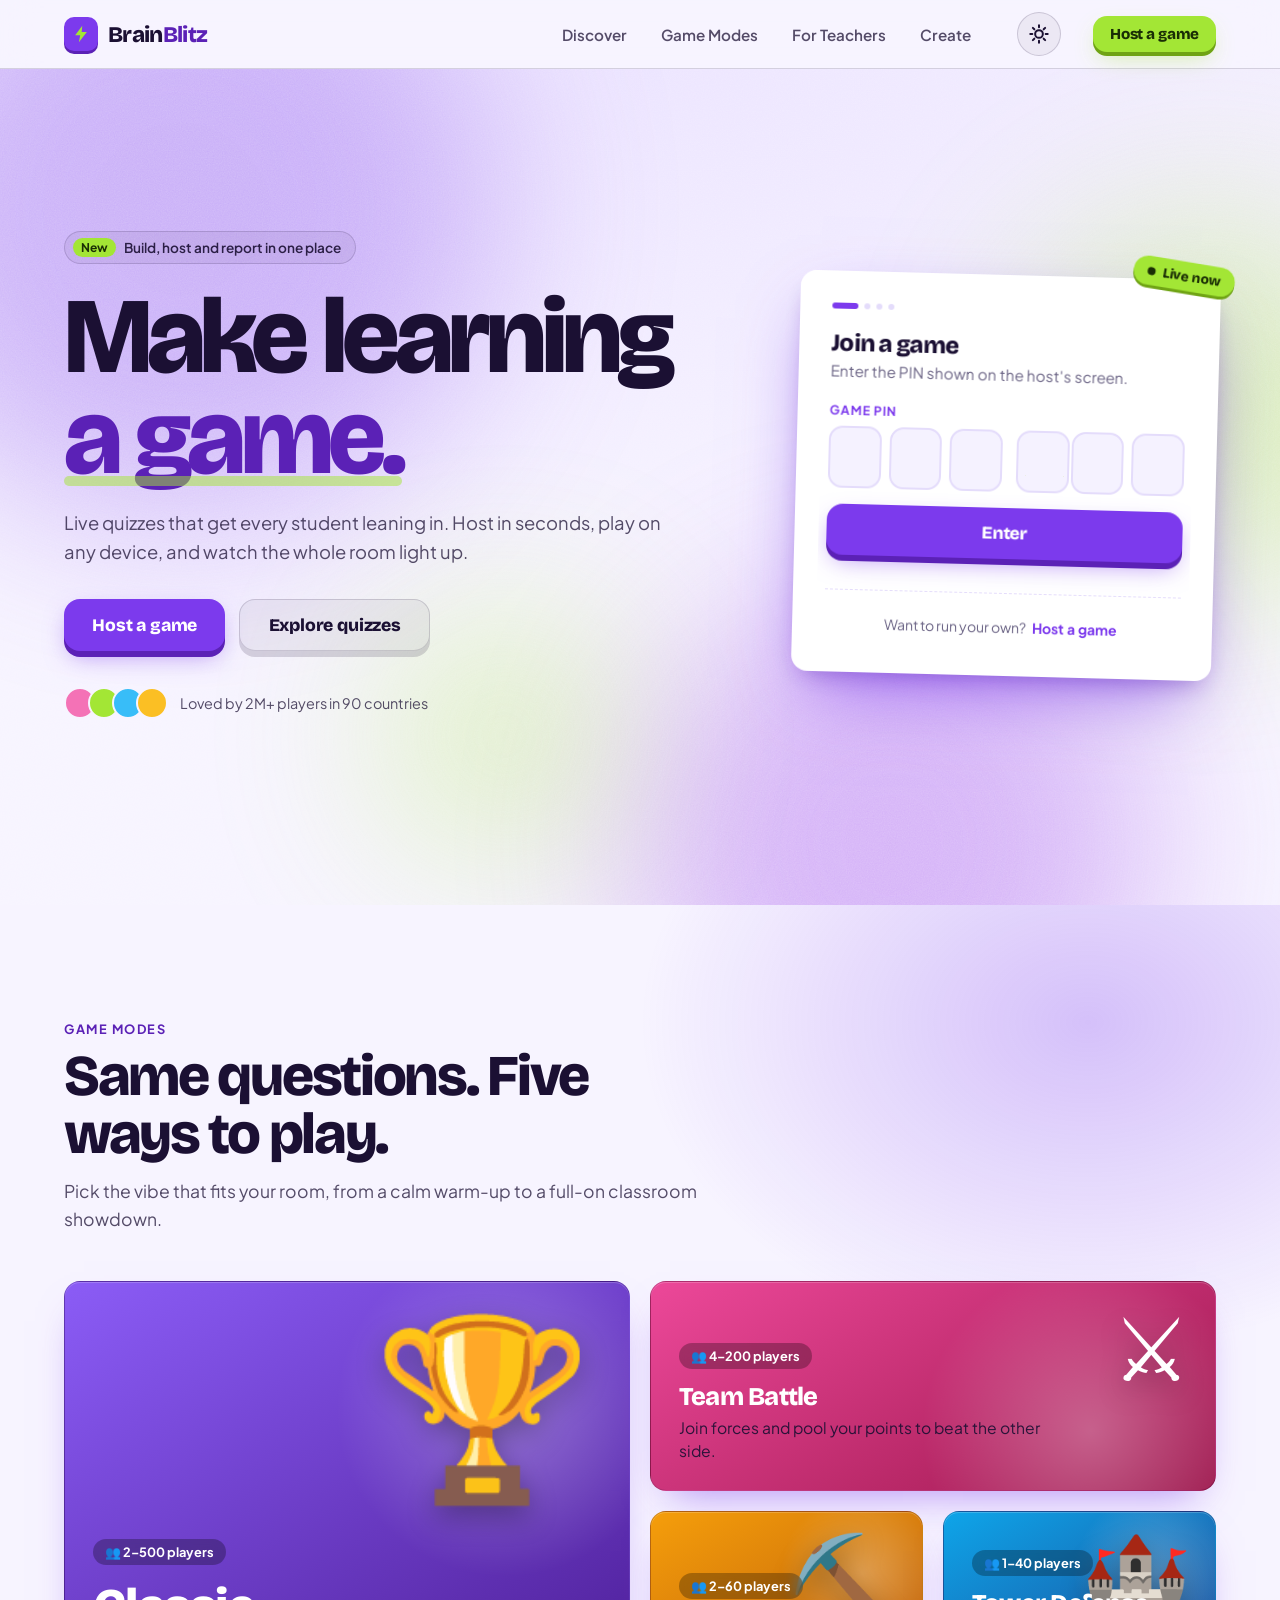
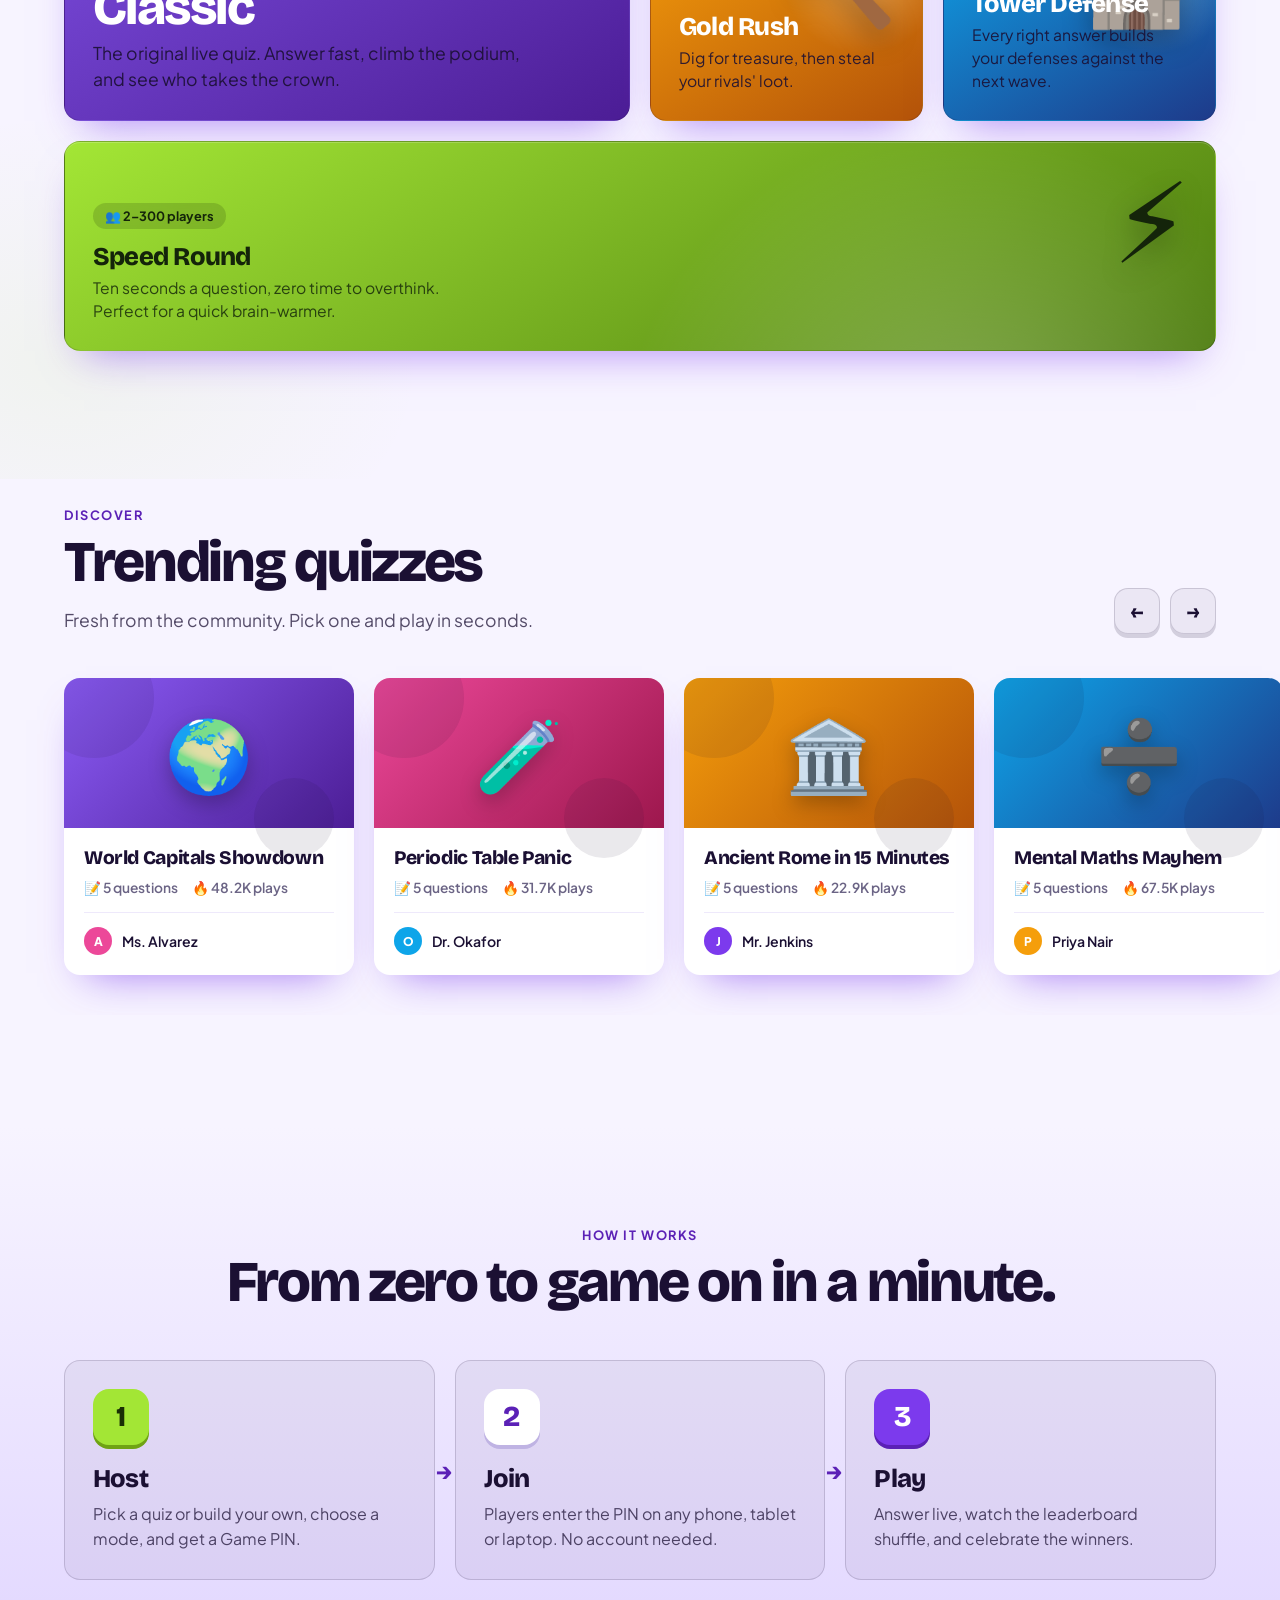
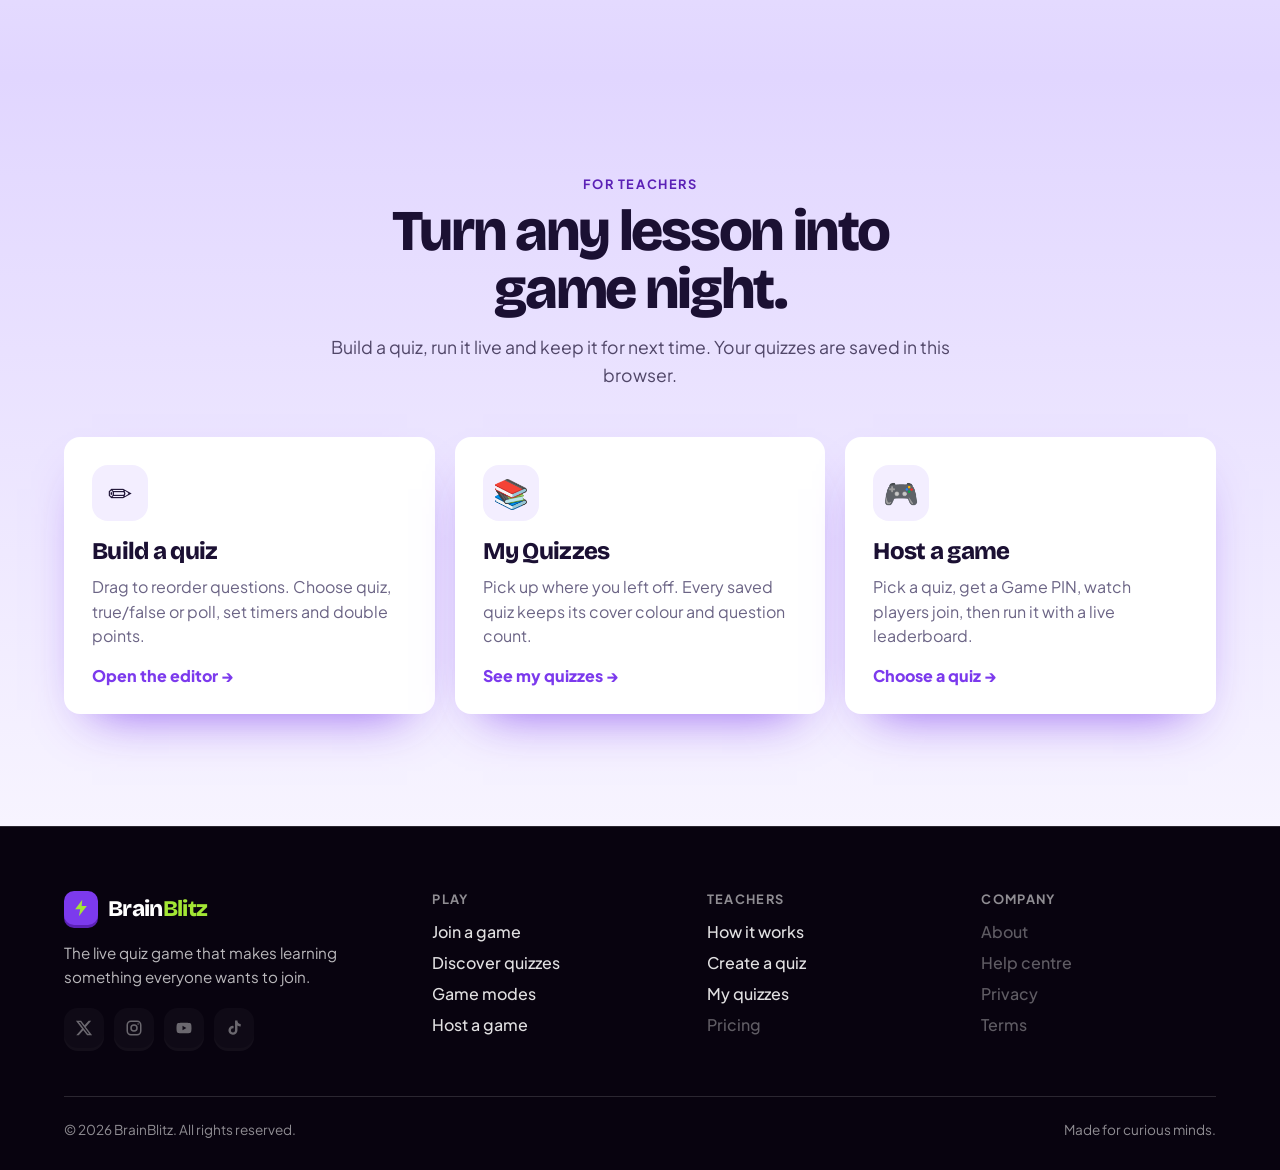
==== commit c5869c7c: "postgress" ====
--- a/index.html
+++ b/index.html
@@ -3,6 +3,8 @@
 <head>
 <meta charset="utf-8">
 <meta name="viewport" content="width=device-width, initial-scale=1">
+<meta name="theme-color" content="#0E0720">
+<script src="theme.js"></script>
 <title>BrainBlitz – Make learning a game</title>
 <meta name="description" content="BrainBlitz is the live quiz game that makes learning fun. Join with a Game PIN or host your own in seconds.">
 <link rel="preconnect" href="https://fonts.googleapis.com">
@@ -24,8 +26,19 @@
     padding: 8px 14px; border-radius: var(--r-sm); font-weight: 600; font-size: .95rem; color: var(--t-soft);
     transition: transform .35s var(--spring), background .2s, color .2s;
   }
-  .nav-links a:hover { color: #fff; background: rgba(255,255,255,.1); transform: translateY(-2px) scale(1.05); }
+  .nav-links a:hover { color: var(--page-text); background: var(--surface-2); transform: translateY(-2px) scale(1.05); }
   .nav .btn { padding: .6em 1.1em; font-size: .95rem; }
+  .burger { display: none; place-content: center; gap: 5px; width: 44px; height: 44px; padding: 0; border: 1px solid var(--border); border-radius: var(--r-md); background: var(--surface); cursor: pointer; transition: transform .35s var(--spring), background .2s; }
+  .burger:hover { transform: scale(1.08); background: var(--surface-2); }
+  .burger i { display: block; width: 20px; height: 2.5px; border-radius: 2px; background: var(--page-text); transition: transform .3s var(--spring), opacity .2s; }
+  .burger[aria-expanded="true"] i:nth-child(1) { transform: translateY(7.5px) rotate(45deg); }
+  .burger[aria-expanded="true"] i:nth-child(2) { opacity: 0; }
+  .burger[aria-expanded="true"] i:nth-child(3) { transform: translateY(-7.5px) rotate(-45deg); }
+  .menu { display: grid; gap: 4px; padding: 8px 16px 18px; border-top: 1px solid var(--border); animation: menu-in .35s var(--spring); }
+  .menu a:not(.btn) { padding: 14px 12px; border-radius: var(--r-md); font-weight: 700; font-size: 1.05rem; color: var(--t-strong); transition: background .2s, transform .35s var(--spring); }
+  .menu a:not(.btn):hover, .menu a:not(.btn):focus-visible { background: var(--surface-2); transform: translateX(4px); }
+  .menu .btn { margin-top: 10px; padding: .85em 1em; font-size: 1.05rem; }
+  @keyframes menu-in { from { opacity: 0; transform: translateY(-8px); } }
 
   /* ---------- Hero ---------- */
   .hero {
@@ -47,7 +60,7 @@
   .hero-inner > * { min-width: 0; }
   .eyebrow {
     display: inline-flex; align-items: center; gap: 8px; padding: 6px 14px 6px 8px; border-radius: 999px;
-    background: rgba(255,255,255,.08); border: 1px solid rgba(255,255,255,.14);
+    background: var(--surface); border: 1px solid var(--border);
     font-size: .85rem; font-weight: 600; color: var(--t-strong);
   }
   .eyebrow i { font-style: normal; background: var(--lime); color: var(--lime-ink); padding: 2px 8px; border-radius: 999px; font-weight: 700; font-size: .75rem; }
@@ -55,7 +68,7 @@
     margin: 22px 0 20px; font-weight: 800; line-height: .94; letter-spacing: -.045em;
     font-size: clamp(3.2rem, 8.4vw, 7rem); text-wrap: balance;
   }
-  h1 .hl { position: relative; display: inline-block; color: var(--lime); }
+  h1 .hl { position: relative; display: inline-block; color: var(--accent); }
   h1 .hl::after {
     content: ""; position: absolute; left: 0; right: 0; bottom: .02em; height: .09em; border-radius: 99px;
     background: var(--lime); opacity: .5; transform-origin: left; animation: underline .9s .5s var(--spring) both;
@@ -106,7 +119,7 @@
   .field::placeholder { color: #C4B8EA; }
   .pin-box:hover, .field:hover { transform: scale(1.04); }
   .pin-box.filled { border-color: #C4B5FD; background: #fff; }
-  .pin-box:focus, .field:focus { outline: none; background: #fff; border-color: var(--violet); box-shadow: 0 0 0 5px rgba(124, 58, 237, .18); transform: translateY(-2px); }
+  .pin-box:focus, .field:focus { background: #fff; border-color: var(--violet); box-shadow: 0 0 0 5px rgba(124, 58, 237, .18); transform: translateY(-2px); }
   .pin-box.bad { border-color: var(--danger-soft); background: #FEF2F2; }
   .link-btn { display: block; margin: 12px auto 0; padding: 6px 10px; background: none; border: 0; border-radius: var(--r-sm); font: 600 .9rem "Plus Jakarta Sans", sans-serif; color: var(--muted); cursor: pointer; transition: transform .35s var(--spring), color .2s; }
   .link-btn:hover { color: var(--violet); transform: scale(1.06); }
@@ -149,7 +162,7 @@
   .pin-card .btn { width: 100%; margin-top: 16px; }
   .pin-error { min-height: 1.3em; margin-top: 10px; font-size: .88rem; font-weight: 600; color: var(--danger); text-align: center; }
   .pin-card .foot { margin-top: 6px; padding-top: 16px; border-top: 1px dashed var(--field-edge); text-align: center; font-size: .88rem; color: var(--muted); }
-  .pin-card .foot a { color: var(--violet); font-weight: 700; }
+  .pin-card .foot a { display: inline-block; padding: 8px 4px; color: var(--violet); font-weight: 700; }
   .pin-card .foot a:hover { text-decoration: underline; }
   .shake { animation: shake .4s; }
   @keyframes shake { 20%, 60% { transform: translateX(-8px); } 40%, 80% { transform: translateX(8px); } }
@@ -169,7 +182,7 @@
   }
   .modes-inner { position: relative; max-width: 1152px; margin: 0 auto; }
   .section-head { max-width: 640px; margin-bottom: 48px; }
-  .kicker { font-weight: 700; font-size: .8rem; letter-spacing: .12em; text-transform: uppercase; color: var(--lime); }
+  .kicker { font-weight: 700; font-size: .8rem; letter-spacing: .12em; text-transform: uppercase; color: var(--accent); }
   .section-head h2 { margin: 10px 0 14px; font-size: clamp(2.2rem, 5vw, 3.6rem); font-weight: 800; letter-spacing: -.04em; line-height: 1; }
   .section-head p { margin: 0; font-size: 1.1rem; line-height: 1.6; color: var(--t-soft); }
 
@@ -184,7 +197,7 @@
     position: relative; overflow: hidden; display: flex; flex-direction: column; justify-content: flex-end;
     padding: 28px; border-radius: var(--radius); color: #fff;
     background: linear-gradient(150deg, var(--c1), var(--c2));
-    border: 1px solid rgba(255,255,255,.14);
+    border: 1px solid var(--border);
     box-shadow: 0 1px 0 rgba(255,255,255,.2) inset, 0 20px 40px -20px rgba(124,58,237,.6);
     transition: transform .45s var(--spring), box-shadow .3s;
     cursor: pointer;
@@ -236,7 +249,13 @@
   @media (max-width: 560px) {
     .modes { padding: 80px 16px 96px; }
     .bento { grid-template-columns: 1fr; grid-template-areas: "classic" "team" "gold" "tower" "speed"; }
-    .t-classic .emoji { font-size: 8rem; }
+    /* the emoji sits above the copy instead of behind it */
+    .tile { min-height: 232px; padding: 24px; }
+    .emoji, .t-speed .emoji { font-size: 4.5rem; top: 16px; right: 18px; }
+    .t-classic { min-height: 270px; }
+    .t-classic .emoji { font-size: 6rem; }
+    .footer ul { gap: 0; }
+    .footer ul a { padding: 11px 0; }
   }
 
   /* ---------- Trending quizzes ---------- */
@@ -265,7 +284,7 @@
     position: relative; height: 150px; display: grid; place-items: center; font-size: 4.4rem;
     background: linear-gradient(135deg, var(--c1), var(--c2));
   }
-  .cover::before, .cover::after { content: ""; position: absolute; border-radius: 50%; background: rgba(255,255,255,.14); }
+  .cover::before, .cover::after { content: ""; position: absolute; border-radius: 50%; background: var(--surface-2); }
   .cover::before { width: 120px; height: 120px; top: -40px; left: -30px; }
   .cover::after { width: 80px; height: 80px; bottom: -30px; right: 20px; }
   .cover .em { position: relative; z-index: 1; filter: drop-shadow(0 8px 10px rgba(0,0,0,.25)); transition: transform .4s var(--spring); }
@@ -293,10 +312,10 @@
   .how .section-head { max-width: none; text-align: center; margin-inline: auto; }
   .steps { display: grid; grid-template-columns: repeat(3, 1fr); gap: 20px; margin: 0; padding: 0; list-style: none; counter-reset: s; }
   .step {
-    position: relative; padding: 28px; border-radius: var(--radius); background: rgba(255,255,255,.06); border: 1px solid rgba(255,255,255,.12);
+    position: relative; padding: 28px; border-radius: var(--radius); background: var(--surface); border: 1px solid var(--border);
     transition: transform .4s var(--spring), background .2s;
   }
-  .step:hover { transform: translateY(-6px) scale(1.02); background: rgba(255,255,255,.1); }
+  .step:hover { transform: translateY(-6px) scale(1.02); background: var(--surface-2); }
   .num {
     width: 56px; height: 56px; margin-bottom: 18px; display: grid; place-items: center; border-radius: var(--r-lg);
     font: 800 1.8rem "Bricolage Grotesque", sans-serif; color: var(--lime-ink); background: var(--lime); box-shadow: 0 4px 0 var(--lime-edge);
@@ -307,28 +326,28 @@
   .step p { margin: 0; line-height: 1.55; color: var(--t-soft); }
   .step:not(:last-child)::after {
     content: "→"; position: absolute; top: 50%; right: -20px; z-index: 2; width: 20px; text-align: center; transform: translateY(-50%);
-    font-size: 1.4rem; font-weight: 800; color: var(--lime);
+    font-size: 1.4rem; font-weight: 800; color: var(--accent);
   }
 
   /* ---------- Footer ---------- */
-  .footer { background: #08030F; border-top: 1px solid rgba(255,255,255,.08); padding: 64px 24px 32px; }
+  .footer { background: #08030F; border-top: 1px solid var(--border); padding: 64px 24px 32px; }
   .footer-inner { max-width: 1152px; margin: 0 auto; display: grid; grid-template-columns: 1.4fr repeat(3, 1fr); gap: 40px; }
   .footer .about { margin: 16px 0 20px; max-width: 30ch; line-height: 1.55; font-size: .95rem; color: var(--t-soft); }
   .footer h4 { margin: 0 0 14px; font-size: .8rem; letter-spacing: .1em; text-transform: uppercase; color: var(--t-faint); }
   .footer ul { margin: 0; padding: 0; list-style: none; display: grid; gap: 10px; }
   .footer ul a { display: inline-block; color: var(--t-strong); font-weight: 500; transition: transform .35s var(--spring), color .2s; }
-  .footer ul a:hover { color: var(--lime); transform: translateX(4px); }
+  .footer ul a:hover { color: var(--accent); transform: translateX(4px); }
   .social { display: flex; gap: 10px; }
   .social a {
-    width: 40px; height: 40px; display: grid; place-items: center; border-radius: var(--r-md); background: rgba(255,255,255,.08); color: #fff;
+    width: 40px; height: 40px; display: grid; place-items: center; border-radius: var(--r-md); background: var(--surface); color: #fff;
     box-shadow: 0 3px 0 rgba(255,255,255,.12); transition: transform .35s var(--spring), background .2s, color .2s;
   }
   .social a:hover { transform: translateY(-4px) rotate(-6deg) scale(1.1); background: var(--lime); color: var(--lime-ink); }
   .social a:active { transform: translateY(2px); }
   .social svg { width: 18px; height: 18px; }
   .footer .soon { opacity: .4; cursor: not-allowed; }
-  .footer .soon:hover { transform: none; color: inherit; background: rgba(255,255,255,.08); }
-  .legal { max-width: 1152px; margin: 48px auto 0; padding-top: 24px; border-top: 1px solid rgba(255,255,255,.08); display: flex; justify-content: space-between; flex-wrap: wrap; gap: 12px; font-size: .85rem; color: var(--t-faint); }
+  .footer .soon:hover { transform: none; color: inherit; background: var(--surface); }
+  .legal { max-width: 1152px; margin: 48px auto 0; padding-top: 24px; border-top: 1px solid var(--border); display: flex; justify-content: space-between; flex-wrap: wrap; gap: 12px; font-size: .85rem; color: var(--t-faint); }
 
   @media (max-width: 800px) {
     .steps { grid-template-columns: 1fr; }
@@ -382,10 +401,19 @@
   }
   @media (max-width: 720px) {
     .nav-links { display: none; }
-    .nav .btn { margin-left: auto; }
-    .nav-inner { padding: 10px 16px; }
+    .nav-cta { margin-left: auto; }
+    .burger { display: grid; }
+    .nav-inner { padding: 10px 16px; gap: 12px; }
     .hero-inner { padding-left: 16px; padding-right: 16px; }
-  }
+    /* on a phone the join card is the main job, so it comes first */
+    .hero { min-height: 0; }
+    .hero-inner { padding-top: 24px; padding-bottom: 56px; gap: 40px; }
+    .pin-card { order: -1; }
+  }
+  .nav:has(#burger[aria-expanded="true"]) .nav-cta { display: none; }
+  .nav:has(#burger[aria-expanded="true"]) .burger { margin-left: auto; }
+  @media (max-width: 360px) { .nav-cta { display: none; } .burger { margin-left: auto; } }
+  @media (min-width: 721px) { .menu { display: none !important; } }
   @media (prefers-reduced-motion: reduce) {
     *, *::before, *::after { animation: none !important; transition-duration: .01ms !important; }
   }
@@ -393,6 +421,7 @@
 </head>
 <body>
 
+<a class="skip-link" href="#main">Skip to main content</a>
 <header class="nav">
   <div class="nav-inner">
     <a href="#" class="logo" aria-label="BrainBlitz home">
@@ -406,11 +435,21 @@
       <a href="#teachers">For Teachers</a>
       <a href="create.html">Create</a>
     </nav>
-    <a href="create.html" class="btn btn-lime">Host a game</a>
+    <button class="theme-toggle" type="button" data-theme-toggle aria-label="Switch theme"><svg class="i-moon" viewBox="0 0 24 24" fill="currentColor" aria-hidden="true"><path d="M21 12.8A9 9 0 1 1 11.2 3a7 7 0 0 0 9.8 9.8z"/></svg><svg class="i-sun" viewBox="0 0 24 24" fill="none" stroke="currentColor" stroke-width="2.2" stroke-linecap="round" aria-hidden="true"><circle cx="12" cy="12" r="4.2"/><path d="M12 2.5v2.2M12 19.3v2.2M2.5 12h2.2M19.3 12h2.2M5.3 5.3l1.6 1.6M17.1 17.1l1.6 1.6M5.3 18.7l1.6-1.6M17.1 6.9l1.6-1.6"/></svg></button>
+    <a href="create.html" class="btn btn-lime nav-cta">Host a game</a>
+    <button class="burger" id="burger" type="button" aria-label="Menu" aria-expanded="false" aria-controls="menu"><i></i><i></i><i></i></button>
   </div>
+  <nav class="menu" id="menu" aria-label="Menu" hidden>
+    <a href="#join">🎟️ Join a game</a>
+    <a href="#discover">🔥 Discover</a>
+    <a href="#modes">🎮 Game Modes</a>
+    <a href="#teachers">🎓 For Teachers</a>
+    <a href="create.html">✏️ Create a quiz</a>
+    <a href="create.html" class="btn btn-lime btn-block">Host a game</a>
+  </nav>
 </header>
 
-<main>
+<main id="main" tabindex="-1">
   <section class="hero" id="join">
     <div class="blob v1"></div><div class="blob v2"></div>
     <div class="blob l1"></div><div class="blob l2"></div>
@@ -631,7 +670,7 @@
   </section>
 </main>
 
-<footer class="footer">
+<footer class="footer dark-zone">
   <div class="footer-inner">
     <div>
       <a href="#" class="logo" aria-label="BrainBlitz home">
@@ -654,6 +693,17 @@
 
 <script src="shared.js"></script>
 <script>
+  /* ---------- Phone nav: burger menu ---------- */
+  (() => {
+    const btn = document.getElementById('burger'), menu = document.getElementById('menu');
+    const set = (open) => { menu.hidden = !open; btn.setAttribute('aria-expanded', String(open)); btn.setAttribute('aria-label', open ? 'Close menu' : 'Menu'); };
+    btn.addEventListener('click', () => set(menu.hidden));
+    menu.addEventListener('click', (e) => { if (e.target.closest('a')) set(false); });
+    addEventListener('keydown', (e) => { if (e.key === 'Escape' && !menu.hidden) { set(false); btn.focus(); } });
+    document.addEventListener('click', (e) => { if (!menu.hidden && !e.target.closest('.nav')) set(false); });
+    matchMedia('(min-width: 721px)').addEventListener('change', (m) => { if (m.matches) set(false); });
+  })();
+
   /* ---------- Join flow: PIN → nickname → Blitzer → waiting ---------- */
   (() => {
     const BLITZERS = BB.BLITZERS;
@@ -876,6 +926,7 @@
           <ul class="meta"><li>📝 ${z.qs.length} questions</li><li>🔥 ${z.plays} plays</li></ul>
           <div class="creator"><span class="avatar" aria-hidden="true"></span><span class="by"></span></div></div>`;
       card.querySelector('.play a').href = BB.hostUrl(z.id);
+      card.querySelector('.play a').setAttribute('aria-label', `Play ${z.title}`);
       card.querySelector('h3').textContent = z.title;
       card.querySelector('.by').textContent = z.creator;
       const av = card.querySelector('.avatar');
@@ -891,7 +942,7 @@
   }
   document.querySelectorAll('.arrows [data-dir]').forEach((b) =>
     b.addEventListener('click', () =>
-      rail.scrollBy({ left: b.dataset.dir * 310, behavior: 'smooth' })));
+      rail.scrollBy({ left: b.dataset.dir * 310, behavior: matchMedia('(prefers-reduced-motion: reduce)').matches ? 'auto' : 'smooth' })));
 </script>
 </body>
 </html>
--- a/brainblitz.css
+++ b/brainblitz.css
@@ -11,8 +11,15 @@
   --ink: #1B1033; --muted: #6B6485; --card: #fff;
   --field: #F5F2FF; --field-edge: #E4DCFB;
   --surface: rgba(255,255,255,.08); --surface-2: rgba(255,255,255,.12); --border: rgba(255,255,255,.14);
-  /* text on dark: three steps only */
+  /* page text: three steps (+ full strength). Flipped by the light theme. */
+  --page-text: #fff;
   --t-strong: rgba(255,255,255,.88); --t-soft: rgba(255,255,255,.72); --t-faint: rgba(255,255,255,.55);
+  --accent: var(--lime);              /* highlight used as TEXT: lime on dark, violet on light */
+  --focus: var(--lime);               /* keyboard focus ring */
+  --nav-bg: rgba(18, 8, 40, .6);
+  --ring: #fff;                       /* outline around the chosen / correct answer tile */
+  --shimmer: rgba(255,255,255,.18);
+  color-scheme: dark;
   /* answer colours (same on every screen) */
   --ans-red: #D6293E;    --ans-red-edge: #9C1A2B;
   --ans-blue: #1368CE;   --ans-blue-edge: #0A468C;
@@ -35,12 +42,43 @@
   --nav-h: 64px;
 }
 
+/* ---------- light theme: same tokens, flipped. Chosen with the toggle, remembered in localStorage (see theme.js) ---------- */
+:root[data-theme="light"] {
+  --night: #F7F4FF; --night-2: #ECE4FF; --night-3: #E1D6FF;
+  --page-text: var(--ink);
+  --surface: rgba(27,16,51,.05); --surface-2: rgba(27,16,51,.09); --border: rgba(27,16,51,.16);
+  --t-strong: rgba(27,16,51,.9); --t-soft: rgba(27,16,51,.74); --t-faint: rgba(27,16,51,.62);
+  --accent: var(--violet-edge);
+  --focus: var(--violet-edge);
+  --nav-bg: rgba(247, 244, 255, .78);
+  --ring: var(--ink);
+  --shimmer: rgba(255,255,255,.75);
+  --danger-ink: #B91C1C; --good: #15803D; --warn: #A16207;
+  color-scheme: light;
+}
+/* regions that stay dark in both themes (saturated cards, footer, overlays) re-declare the dark tokens */
+/* (the lobby's feedback screen, pause veil and host controls are dark zones too, so they are listed here) */
+.dark-zone, .screen.fb, .veil, .host-ctl, .footer {
+  --page-text: #fff; --surface: rgba(255,255,255,.08); --surface-2: rgba(255,255,255,.12); --border: rgba(255,255,255,.14);
+  --t-strong: rgba(255,255,255,.88); --t-soft: rgba(255,255,255,.72); --t-faint: rgba(255,255,255,.55);
+  --accent: var(--lime); --focus: var(--lime); --ring: #fff; --danger-ink: #FCA5A5; --good: #4ADE80; --warn: #FACC15;
+  color: #fff; color-scheme: dark;
+}
+/* the mesh blobs are quieter on a light page, so text on top of them keeps its contrast */
+:root[data-theme="light"] .blob { opacity: .34 !important; }
+
+/* white cards stay white in both themes, so they use the violet focus ring */
+.pin-card, .qcard, .tcard, .qcard-edit, .thumb, .drawer-card { --focus: var(--violet-edge); }
+
 *, *::before, *::after { box-sizing: border-box; }
-body { margin: 0; font-family: "Plus Jakarta Sans", system-ui, sans-serif; color: #fff; background: var(--night); -webkit-font-smoothing: antialiased; }
+body { margin: 0; font-family: "Plus Jakarta Sans", system-ui, sans-serif; color: var(--page-text); background: var(--night); -webkit-font-smoothing: antialiased; }
 h1, h2, h3, .logo, .btn { font-family: "Bricolage Grotesque", "Plus Jakarta Sans", sans-serif; }
 a { color: inherit; text-decoration: none; }
 button { font: inherit; color: inherit; }
-:focus-visible { outline: 3px solid var(--lime); outline-offset: 3px; border-radius: var(--r-sm); }
+:focus-visible { outline: 3px solid var(--focus); outline-offset: 3px; }
+/* coloured tiles: a dark ring with a white halo, so it shows on red, blue, yellow and green, in either theme */
+.at:focus-visible, .ans:focus-within { outline: 4px solid #1B1033; outline-offset: 3px; box-shadow: 0 var(--lip-lg) 0 var(--edge), 0 0 0 8px #fff; }
+.ans input:focus-visible, .ans .tick:focus-visible { outline: 3px solid #fff; outline-offset: 2px; }
 [hidden] { display: none !important; }
 .sr { position: absolute; width: 1px; height: 1px; overflow: hidden; clip: rect(0 0 0 0); white-space: nowrap; }
 .caps { font-size: .78rem; font-weight: 700; letter-spacing: .1em; text-transform: uppercase; }
@@ -57,9 +95,9 @@
 .logo:hover { transform: scale(1.05) rotate(-2deg); }
 .logo-mark { width: 34px; height: 34px; display: grid; place-items: center; border-radius: var(--r-sm); background: var(--violet); box-shadow: 0 3px 0 var(--violet-edge); }
 .logo-mark svg { width: 20px; height: 20px; }
-.logo b { color: var(--lime); font-weight: 800; }
+.logo b { color: var(--accent); font-weight: 800; }
 .nav {
-  position: sticky; top: 0; z-index: 50; min-height: var(--nav-h); background: rgba(18, 8, 40, .6);
+  position: sticky; top: 0; z-index: 50; min-height: var(--nav-h); background: var(--nav-bg);
   -webkit-backdrop-filter: blur(18px) saturate(160%); backdrop-filter: blur(18px) saturate(160%);
   border-bottom: 1px solid var(--border);
 }
@@ -76,9 +114,11 @@
 .btn:hover { transform: translateY(-3px) scale(1.04); filter: brightness(1.08); box-shadow: 0 calc(var(--lip) + 3px) 0 var(--edge), 0 16px 28px -6px var(--glow); }
 .btn:active { transform: translateY(var(--lip)) scale(.99); box-shadow: 0 0 0 var(--edge), 0 2px 8px -2px var(--glow); transition-duration: .08s; }
 .btn-lime { --face: var(--lime); --edge: var(--lime-edge); --text: var(--lime-ink); --glow: rgba(163, 230, 53, .45); }
-.btn-ghost { --face: var(--surface); --edge: rgba(255,255,255,.16); --glow: transparent; border: 1px solid rgba(255,255,255,.18); }
+.btn-ghost { --face: var(--surface); --edge: var(--border); --text: var(--page-text); --glow: transparent; border: 1px solid var(--border); }
 .btn-soft { --face: var(--field); --edge: var(--field-edge); --text: var(--violet-edge); --glow: transparent; }  /* for white cards */
 .btn-danger { --face: rgba(220,38,38,.18); --edge: rgba(220,38,38,.45); --glow: transparent; --text: #FECACA; border: 1px solid rgba(248,113,113,.4); }
+:root[data-theme="light"] .btn-danger { --face: #FEE2E2; --edge: #FCA5A5; --text: #991B1B; border-color: #FCA5A5; }
+:root[data-theme="light"] .dark-zone .btn-danger { --face: rgba(220,38,38,.18); --edge: rgba(220,38,38,.45); --text: #FECACA; border-color: rgba(248,113,113,.4); }
 .btn-sm { padding: .5em 1em; font-size: .88rem; }
 .btn-lg { --lip: var(--lip-lg); padding: .85em 1.6em; font-size: 1.1rem; border-radius: var(--r-lg); }
 .btn-block { width: 100%; }
@@ -127,12 +167,41 @@
 .banner.on-light.banner-warn { background: #FEF3C7; border-color: #FCD34D; color: #78350F; }
 .banner.on-light.banner-good { background: #DCFCE7; border-color: #86EFAC; color: #14532D; }
 .banner.on-light.banner-bad  { background: #FEE2E2; border-color: #FCA5A5; color: #7F1D1D; }
+:root[data-theme="light"] .banner-warn:not(.dark-zone *) { background: #FEF3C7; border-color: #FCD34D; color: #78350F; }
+:root[data-theme="light"] .banner-good:not(.dark-zone *) { background: #DCFCE7; border-color: #86EFAC; color: #14532D; }
+:root[data-theme="light"] .banner-bad:not(.dark-zone *)  { background: #FEE2E2; border-color: #FCA5A5; color: #7F1D1D; }
 .spinner { flex: none; width: 18px; height: 18px; border: 3px solid currentColor; border-right-color: transparent; border-radius: 50%; animation: spin .8s linear infinite; }
 @keyframes spin { to { transform: rotate(360deg); } }
 
 .skeleton { position: relative; overflow: hidden; border-radius: var(--r-sm); background: var(--surface); }
 .skeleton::after { content: ""; position: absolute; inset: 0; transform: translateX(-100%); animation: sk-slide 1.4s ease-in-out infinite;
-  background: linear-gradient(90deg, transparent, rgba(255,255,255,.18), transparent); }
+  background: linear-gradient(90deg, transparent, var(--shimmer), transparent); }
 @keyframes sk-slide { to { transform: translateX(100%); } }
 
-@media (prefers-reduced-motion: reduce) { *, *::before, *::after { animation: none !important; transition-duration: .01ms !important; } }
+/* ---------- skip link: first tab stop, only visible when focused ---------- */
+.skip-link { position: fixed; top: 8px; left: 8px; z-index: 200; padding: 12px 18px; border-radius: var(--r-md); background: var(--lime); color: var(--lime-ink); font: 800 1rem "Bricolage Grotesque", sans-serif; transform: translateY(-200%); }
+.skip-link:focus { transform: none; outline: 3px solid var(--ink); outline-offset: 2px; }
+main:focus { outline: none; }
+
+/* ---------- theme toggle: a round icon button, same in every nav ---------- */
+.theme-toggle { flex: none; display: inline-grid; place-items: center; width: 44px; height: 44px; padding: 0; border: 1px solid var(--border); border-radius: 50%; background: var(--surface); color: var(--page-text); cursor: pointer; transition: transform .35s var(--spring), background .2s; }
+.theme-toggle:hover { transform: rotate(-12deg) scale(1.1); background: var(--surface-2); }
+.theme-toggle svg { width: 22px; height: 22px; }
+.theme-toggle .i-sun { display: none; }
+:root[data-theme="light"] .theme-toggle .i-sun { display: block; }
+:root[data-theme="light"] .theme-toggle .i-moon { display: none; }
+
+/* ---------- touch: every control is at least 44px on a phone ---------- */
+@media (max-width: 700px), (pointer: coarse) {
+  .btn, .btn-sm { min-height: 44px; }
+  .logo { min-height: 44px; min-width: 44px; }
+}
+
+/* reduced motion: no animation, no springy hovers, no smooth scrolling (confetti is switched off in lobby.html) */
+@media (prefers-reduced-motion: reduce) {
+  *, *::before, *::after { animation: none !important; transition-duration: .01ms !important; scroll-behavior: auto !important; }
+  *, *::before, *::after { transition-delay: 0s !important; }
+  /* springy hovers: the colour change stays, the movement goes */
+  :is(a, button, label, li):hover,
+  :is(.tile, .qcard, .tcard, .step, .stat, .rq, .pl, .thumb, .ans, .drop, .opt, .chip, .blitzer, .qz, .at, .sw):hover { transform: none !important; }
+}
